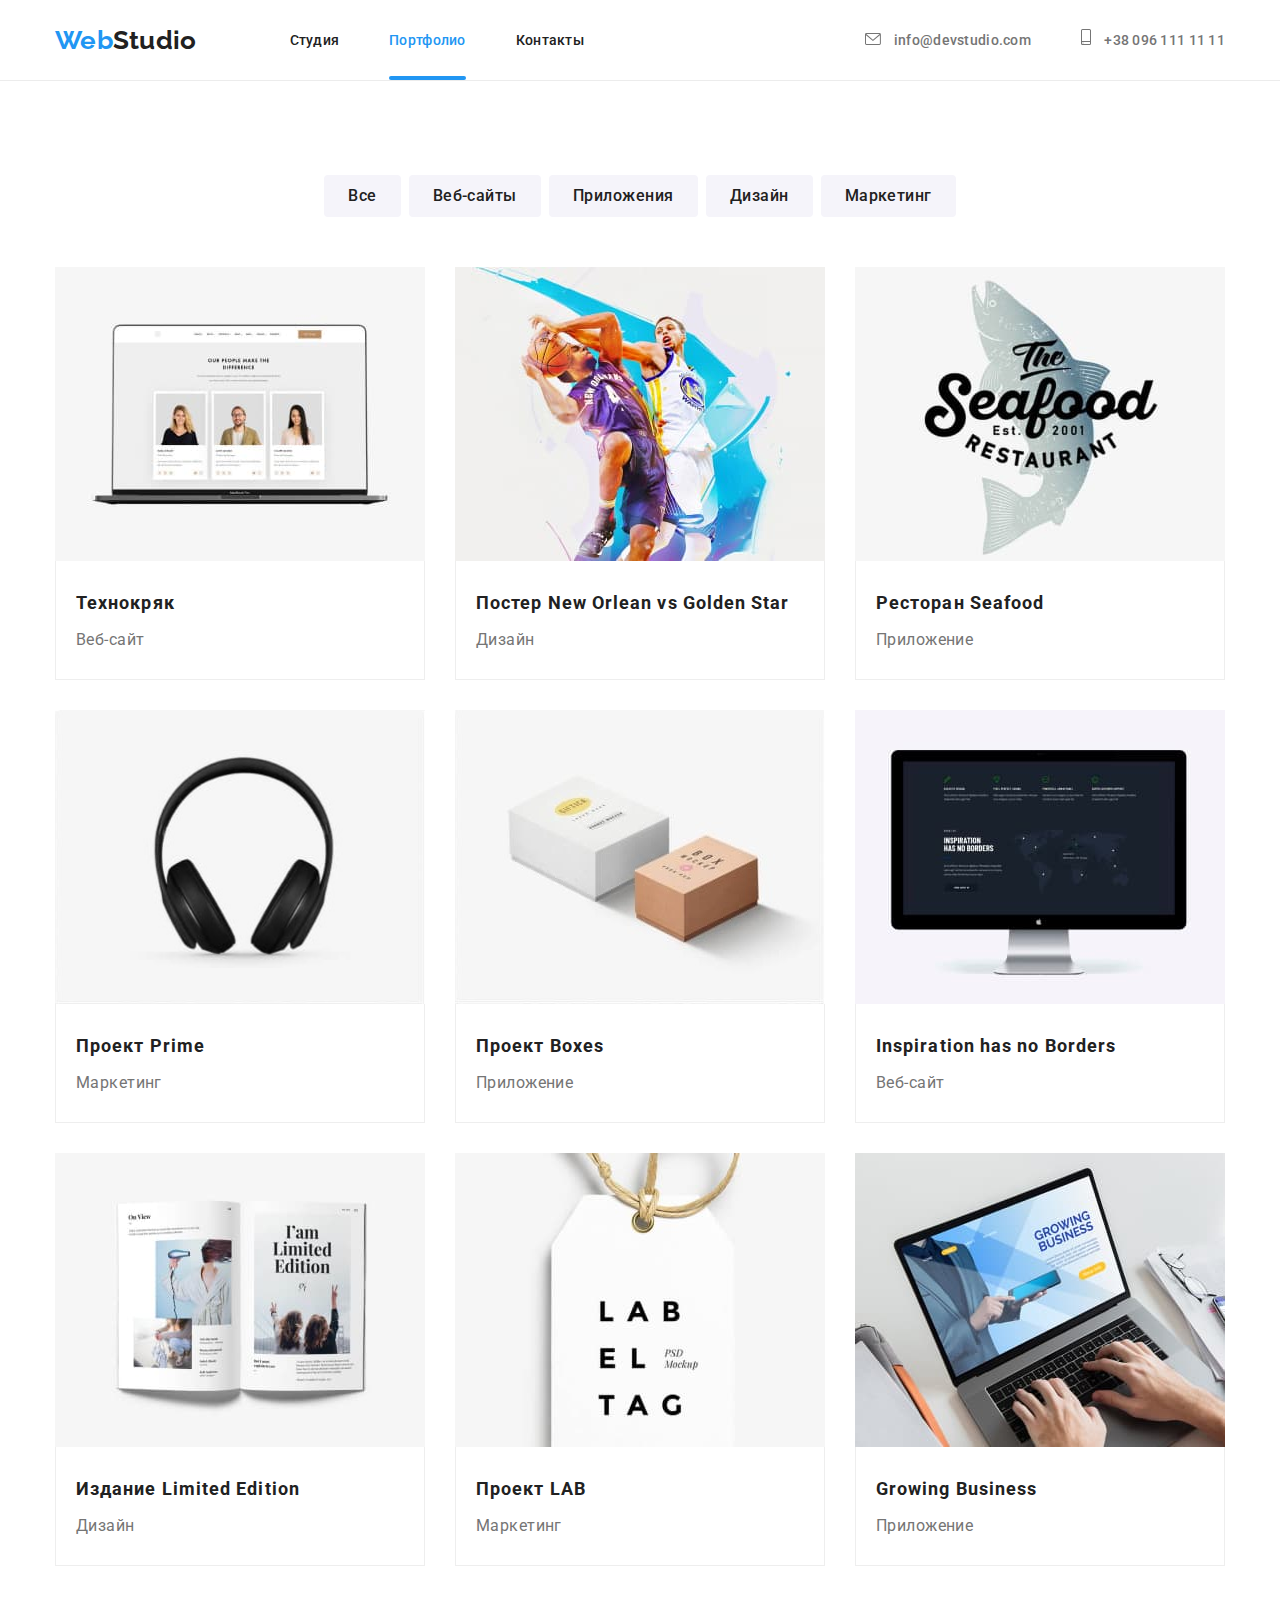
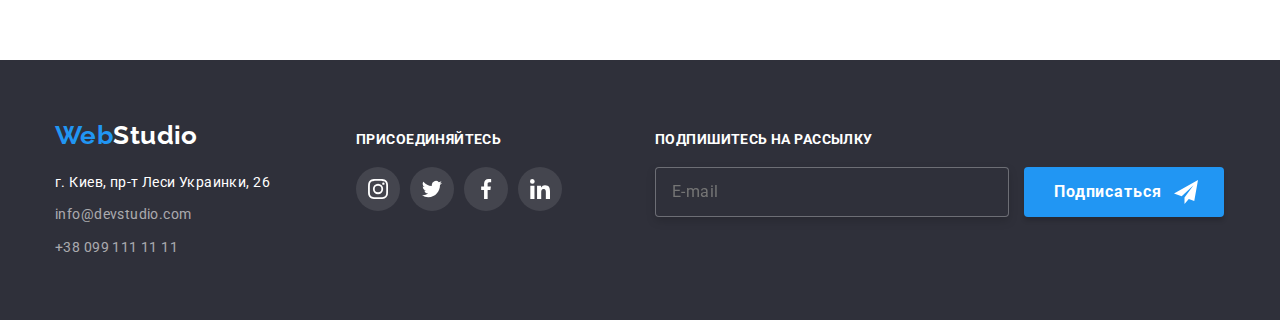
==== portfolio.html @ fe41717d "залил файлы из дз 6" ====
<!DOCTYPE html>
<html lang="ru">
<head>
    <meta charset="UTF-8">
    <meta http-equiv="X-UA-Compatible" content="IE=edge">
    <meta name="viewport" content="width=device-width, initial-scale=1.0">
    <title> Домашняя работа 6</title>
    <link rel="stylesheet"
        href="https://cdnjs.cloudflare.com/ajax/libs/modern-normalize/1.0.0/modern-normalize.min.css" />
    <link
        href="https://fonts.googleapis.com/css2?family=Raleway:wght@700&family=Roboto:wght@400;500;700;900&display=swap"
        rel="stylesheet">
    <link rel="stylesheet" href="./css/style.css">
</head>
<body>
    <header class="header">
        <div class="container">
            <nav class="header-navigation">
                <a href="" class="logo">
                    <span>Web</span>Studio
                </a>
                <ul class="menu-top">
                    <li class="item">
                        <a class="link" href="./index.html">Студия</a>
                    </li>
                    <li class="item">
                        <div class="block-active">
                            <a class="link-active" href="./portfolio.html">Портфолио</a>
                        </div>
                    </li>
                    <li class="item"><a class="link" href="">Контакты</a></li>
                </ul>
            </nav>
            <ul class="menu-top right">
                <li class="item right">
                    <Div class="nav-contact">
                        <a class="link adress" href="mailto:info@devstudio.com">
                            <svg class="nav-icons" width="16" height="12">
                                <use href='./images/sprite.svg#icon-envelope'></use>
                            </svg>
                            info@devstudio.com</a>
                    </Div>
                </li>
                <li class="item right">
                    <div class="nav-contact">
                        <a class="link adress" href="tel:+380961111111">
                            <svg class="nav-icons" width="10" height="16">
                                <use href='./images/sprite.svg#icon-smartphone'></use>
                            </svg>
                            +38 096 111 11 11</a>
                    </div>
                </li>
            </ul>
        </div>
    </header>
    <main>                       
        <section class="filter">
            <div class="container">
                <h1 class="block-name secret">Наши работы</h1>
                <ul class="filter-block">
                    <li class="list-fb">
                        <button class="filter-fb" type="button">Все</button>
                    </li>
                    <li class="list-fb">
                        <button class="filter-fb" type="button">Веб-сайты</button>
                    </li>
                    <li class="list-fb">
                        <button class="filter-fb" type="button">Приложения</button>
                    </li>
                    <li class="list-fb">
                        <button class="filter-fb" type="button">Дизайн</button>
                    </li>
                    <li class="list-fb">
                        <button class="filter-fb" type="button">Маркетинг</button>
                    </li>
                </ul>
            </div>
            <div class="container">
                <ul class="menu prt">
                    <li class="list-poster">
                        <div class="block-active">
                            <a class="posters" href="">
                                <div class="shadow">
                                    <div class="container-over">
                                        <img src="./images/portfolio/technokryak.jpg" alt="Веб сайт проекта Технокряк" width="370" height="294">
                                        <div class="box-posters">
                                            <p class="text-back">
                                                Технокряк это современная площадка распространения коронавируса. Компании используют эту платформу для цифрового
                                                шпионажа и атак на защищённые сервера конкурентов.
                                            </p>
                                        </div>
                                    </div>
                                    <div class="caption">
                                        <h2 class="posters-plogo">Технокряк</h2>
                                        <p class="posters-ptext">Веб-сайт</p>
                                    </div>
                                </div>
                            </a>
                        </div>
                    </li>
                    <li class="list-poster">
                       <div class="block-active">
                            <a class="posters" href="">
                              <div class="shadow">
                                <div class="container-over">
                                    <img src="./images/portfolio/poster.jpg" alt="Постер" width="370" height="294">
                                    <div class="box-posters">
                                        <p class="text-back">
                                            Технокряк это современная площадка распространения коронавируса. Компании используют эту платформу для цифрового
                                            шпионажа и атак на защищённые сервера конкурентов.
                                        </p>
                                    </div>
                                </div>
                                <div class="caption">
                                    <h2 class="posters-plogo">Постер New Orlean vs Golden Star</h2>
                                    <p class="posters-ptext">Дизайн</p>
                                </div>
                              </div>
                            </a>
                       </div>
                    </li>
                    <li class="list-poster">
                       <div class="block-active">
                            <a class="posters" href="">
                               <div class="shadow">
                                   <div class="container-over">
                                        <img src="./images/portfolio/restoran.jpg" alt="Ресторан морской кухни" width="370" height="294">
                                        <div class="box-posters">
                                            <p class="text-back">
                                                Технокряк это современная площадка распространения коронавируса. Компании используют эту платформу для
                                                цифрового
                                                шпионажа и атак на защищённые сервера конкурентов.
                                            </p>
                                        </div>
                                    </div>
                                    <div class="caption">
                                        <h2 class="posters-plogo">Ресторан <span lang="en">Seafood</span></h2>
                                        <p class="posters-ptext">Приложение</p>
                                    </div>
                               </div>
                            </a>
                       </div>
                    </li>
                    <li class="list-poster">
                       <div class="block-active">
                            <a class="posters" href="">
                               <div class="shadow">
                                    <div class="container-over">
                                        <img src="./images/portfolio/project-prime.jpg" alt="Изображение наушников" width="370" height="294">
                                        <div class="box-posters">
                                            <p class="text-back">
                                                Технокряк это современная площадка распространения коронавируса. Компании используют эту платформу для
                                                цифрового
                                                шпионажа и атак на защищённые сервера конкурентов.
                                            </p>
                                    </div>
                                    </div>
                                    <div class="caption">
                                        <h2 class="posters-plogo">Проект <span lang="en">Prime</span></h2>
                                        <p class="posters-ptext">Маркетинг</p>
                                    </div>
                               </div>
                            </a>
                       </div>
                    </li>
                    <li class="list-poster">
                        <div class="block-active">
                            <a class="posters" href="">
                               <div class="shadow">
                                   <div class="container-over">
                                        <img src="./images/portfolio/procject-boxes.jpg" alt="Изображение дизайнерских коробок" width="370" height="294">
                                        <div class="box-posters">
                                            <p class="text-back">
                                                Технокряк это современная площадка распространения коронавируса. Компании используют эту платформу для
                                                цифрового
                                                шпионажа и атак на защищённые сервера конкурентов.
                                            </p>
                                   </div>
                                    </div>
                                    <div class="caption">
                                        <h2 class="posters-plogo">Проект <span lang="en">Boxes</span></h2>
                                        <p class="posters-ptext">Приложение</p>
                                    </div>
                               </div>
                            </a>
                        </div>
                    </li>
                    <li class="list-poster">
                        <div class="block-active">
                            <a class="posters" href="">
                               <div class="shadow">
                                   <div class="container-over">
                                        <img src="./images/portfolio/web-site.jpg" alt="Веб сайт проекта" width="370" height="294">
                                        <div class="box-posters">
                                            <p class="text-back">
                                                Технокряк это современная площадка распространения коронавируса. Компании используют эту платформу для
                                                цифрового
                                                шпионажа и атак на защищённые сервера конкурентов.
                                            </p>
                                   </div>
                                    </div>
                                    <div class="caption">
                                        <h2 class="posters-plogo" lang="en">Inspiration has no Borders</h2>
                                        <p class="posters-ptext">Веб-сайт</p>
                                    </div>
                               </div>
                            </a>
                        </div>
                    </li>
                    <li class="list-poster">
                        <div class="block-active">
                            <a class="posters" href="">
                               <div class="shadow">
                                   <div class="container-over">
                                        <img src="./images/portfolio/design.jpg" alt="Изображение разворота журнала" width="370" height="294">
                                        <div class="box-posters">
                                            <p class="text-back">
                                                Технокряк это современная площадка распространения коронавируса. Компании используют эту платформу для
                                                цифрового
                                                шпионажа и атак на защищённые сервера конкурентов.
                                            </p>
                                   </div>
                                    </div>
                                    <div class="caption">
                                        <h2 class="posters-plogo">Издание <span lang="en">Limited Edition</span></h2>
                                        <p class="posters-ptext">Дизайн</p>
                                    </div>
                               </div>
                            </a>
                        </div>
                    </li>
                    <li class="list-poster">
                        <div class="block-active">
                            <a class="posters" href="">
                               <div class="shadow">
                                    <div class="container-over">
                                        <img src="./images/portfolio/project-lab.jpg" alt="Изображение дизайнерского элемента" width="370" height="294">
                                        <div class="box-posters">
                                            <p class="text-back">
                                                Технокряк это современная площадка распространения коронавируса. Компании используют эту платформу для
                                                цифрового
                                                шпионажа и атак на защищённые сервера конкурентов.
                                            </p>
                                    </div>
                                    </div>
                                    <div class="caption">
                                        <h2 class="posters-plogo">Проект <span lang="en">LAB</span></h2>
                                        <p class="posters-ptext">Маркетинг</p>
                                    </div>
                               </div>
                            </a>
                        </div>
                    </li>
                    <li class="list-poster">
                        <div class="block-active">
                            <a class="posters" href="">
                               <div class="shadow">
                                    <div class="container-over">
                                        <img src="./images/portfolio/growing-business.jpg" alt="Изображение рабочего места" width="370" height="294">
                                        <div class="box-posters">
                                            <p class="text-back">
                                                Технокряк это современная площадка распространения коронавируса. Компании используют эту платформу для
                                                цифрового
                                                шпионажа и атак на защищённые сервера конкурентов.
                                            </p>
                                    </div>
                                    </div>
                                    <div class="caption">
                                        <h2 class="posters-plogo" lang="en">Growing Business</h2>
                                        <p class="posters-ptext">Приложение</p>
                                    </div>
                               </div>
                            </a>
                        </div>
                    </li>
                </ul>
            </div>
        </section>
    </main>
<footer class="footer">
    <div class="container box">
        <div class="box-adress">
            <a href="" class="logo white"> <span>Web</span>Studio </a>
            <address class="adress">
                <ul class="menu">
                    <li class="link-down">
                        <a class="link white"
                            href="https://www.google.com/maps/place/бул.+Леси+Украинки,+26,+Киев,+02000/@50.4265807,30.5361971,17z/data=!4m13!1m7!3m6!1s0x40d4cf0e033ecbe9:0x57a4dffefec77da0!2z0LHRg9C7LiDQm9C10YHQuCDQo9C60YDQsNC40L3QutC4LCAyNiwg0JrQuNC10LIsIDAyMDAw!3b1!8m2!3d50.4265807!4d30.5383858!3m4!1s0x40d4cf0e033ecbe9:0x57a4dffefec77da0!8m2!3d50.4265807!4d30.5383858"
                            target="blannk">г. Киев, пр-т Леси Украинки, 26</a>
                    </li>
                    <li class="link-down">
                        <a class="link down" href="mailto:info@devstudio.com">info@devstudio.com</a>
                    </li>
                    <li class="link-down">
                        <a class="link down" href="tel:+380991111111">+38 099 111 11 11</a>
                    </li>
                </ul>
            </address>
        </div>
        <div class="box-socials">
            <h3 class="text-social">ПРИСОЕДИНЯЙТЕСЬ</h3>
            <ul class="menu adress-socials">
                <li class="socials-item">
                    <a href="" class="social-link dark">
                        <svg class="social-icons white" width="20" height="20">
                            <use href="./images/sprite.svg#icon-instagram"></use>
                        </svg>
                    </a>
                </li>
                <li class="socials-item">
                    <a href="" class="social-link dark">
                        <svg class="social-icons white" width="20" height="20">
                            <use href="./images/sprite.svg#icon-twitter"></use>
                        </svg>
                    </a>
                </li>
                <li class="socials-item">
                    <a href="" class="social-link dark">
                        <svg class="social-icons white" width="20" height="20">
                            <use href="./images/sprite.svg#icon-facebook"></use>
                        </svg>
                    </a>
                </li>
                <li class="socials-item">
                    <a href="" class="social-link dark">
                        <svg class="social-icons white" width="20" height="20">
                            <use href="./images/sprite.svg#icon-linkedin"></use>
                        </svg>
                    </a>
                </li>
            </ul>
        </div>
        <div class="post">
            <h3 class="text-social">ПОДПИШИТЕСЬ НА РАССЫЛКУ</h3>
            <input type="email" class="dark-mail" placeholder="E-mail" />
            <button type="submit" class="button">
                Подписаться
                <svg class="messenger" width="24" height="24">
                    <use href="./images/sprite.svg#icon-telegram"></use>
                </svg>
            </button>
        </div>
    </div>
</footer>
</body>
    
</html>
---- css/style.css ----
/* цвет основного текста #757575

вточиный текст #212121
акцент  #2196F3;
 фон^ - background: #E5E5E5
      - header  #FFFFFF
      - hero #2F303A
*/

:root {
  --primary-text-color: #757575;
  --secondary-text-color: #212121;
  --accent-text-color: #2196f3;
  --white-color: #ffffff;
}

/* Офрмление body*/
p,
h1,
h2,
h3,
h4,
h5,
h6 {
  margin-top: 0;
  margin-bottom: 0;
}

ul {
  margin-top: 0;
  margin-bottom: 0;
  padding-left: 0;
}

img {
  display: block;
}

body {
  color: var(--primary-text-color);
  background-color: var(--white-color);
  font-family: Roboto, sans-serif;
  font-style: normal;
  font-weight: 400;
  font-size: 14px;
  line-height: 1.71;
  letter-spacing: 0.03em;
}

/* Офрмление header*/

.container {
  width: 1200px;
  padding-left: 15px;
  padding-right: 15px;
  margin: 0 auto;
}

.header {
  padding-bottom: 24px;
  padding-top: 25px;
  font-weight: 500;
  font-size: 14px;
  line-height: 1.14x;
  letter-spacing: 0.02em;
  border-bottom: 1px solid #ececec;
}

.header-navigation {
  display: flex;
  align-items: center;
}

.header .container {
  display: flex;
  align-items: center;
}

/* Офрмление логтипа*/

.logo {
  margin-right: 93px;
  font-family: Raleway;
  font-weight: 700;
  font-size: 26px;
  line-height: 1.19;
  text-decoration-line: none;
}

.logo > span {
  color: var(--accent-text-color);
}

.logo:visited {
  color: var(--secondary-text-color);
}

/* Офрмление навигационного меню и 
адресной информации */

.menu-top {
  list-style: none;
  font-style: normal;
}

.menu-top:visited {
  color: var(--secondary-text-color);
}

.menu-top {
  display: flex;
}


.right {
  margin-left: auto;
  display: flex;
 
}

.nav-contact {
  display: flex;
  align-items: center;
  justify-content: center;
}

.nav-icons {
  margin-right: 10px;
  fill: var(--primary-text-color);
  transition-property: fill;
  transition-duration: 250ms;
  transition-timing-function: cubic-bezier(0.4, 0, 0.2, 1);
  t
}

.link {
  display: inline-block;
  text-decoration-line: none;
  color: var(--secondary-text-color);
  transition-property: color;
  transition-duration: 250ms;
  transition-timing-function: cubic-bezier(0.4, 0, 0.2, 1);
}

.link:hover .nav-icons,
.link:focus .nav-icons {
  fill: var(--accent-text-color);
}

.link:hover,
.link:focus {
  color: var(--accent-text-color);
}


.block-active {
  position: relative;  
}

.link-active {
  display: inline-block;
  text-decoration-line: none;
  color: var(--accent-text-color);
}

.link-active::after {
  content: "";
  display: inline-block;
  position: absolute;
  bottom: -28px;
  left: 0;
  width: 100%;
  height: 4px;
  background: #2196f3;
  border-radius: 2px;
}

.item:not(:last-child) {
  margin-right: 50px;
}

.adress {
  color: var(--primary-text-color);
}

/* Офрмление блока hero*/

.hero {
   color: var(--white-color);
  text-align: center;
}

.container-overlay {
  margin-right: auto;
  margin-left: auto;
  max-width: 1600px;
  height: 600px;
  /*outline: 2px solid brown;*/
  padding-bottom: 200px;
  padding-top: 200px;
  justify-content: center;
  background-image: linear-gradient(
      rgba(47, 48, 58, 0.4),
      rgba(47, 48, 58, 0.4)
    ),
    url(../images/hero-logo.jpg);
  background-repeat: no-repeat;
  background-position: center;
}

.slogan {
  margin-left: auto;
  margin-right: auto;
  padding-top: 0px;
  padding-bottom: 0px;
  width: 696px;
  font-weight: 900;
  font-size: 44px;
  line-height: 1.36;
  letter-spacing: 0.06em;
  text-transform: uppercase;
}

.button {
  margin-top: 30px;
  padding-right: 32px;
  padding-left: 32px;
  padding-top: 10px;
  padding-bottom: 10px;
  box-shadow: 0px 4px 4px rgba(0, 0, 0, 0.15);
  border-radius: 4px;
  border-color: transparent;
  font-family: Roboto;
  color: var(--white-color);
  background-color: var(--accent-text-color);
  font-weight: 700;
  font-size: 16px;
  line-height: 1.87;
  letter-spacing: 0.06em;
  cursor: pointer;
}

/* Офрмление блока Особенности (peculiarities)*/

.peculiarities {
  padding-top: 94px;
  padding-bottom: 94px;
}

.list-pec {
  margin-right: 30px;
  width: 270px;
}

.last {
  margin-right: 0;
}

.secret {
  display: none;
}
.box-icons {
  display: flex;
  align-items: center;
  justify-content: center;
  width: 270px;
  height: 120px;
  background: #f5f4fa;
  border-radius: 4px;
}

.text-title {
  margin-bottom: 10px;
  margin-top: 30px;
  color: var(--secondary-text-color);
  font-weight: bold;
  font-size: 14px;
  line-height: 1.14;
  text-transform: uppercase;
}

.block {
  display: flex;
  list-style: none;
  justify-content: space-between;
}

/* Офрмление блока Чем мы занимаемся (doing)*/

.doing {
  padding-bottom: 94px;
}

.block-name {
  margin-bottom: 50px;
  color: var(--secondary-text-color);
  font-weight: 700;
  font-size: 36px;
  line-height: 1.16;
  text-align: center;
}
.box-doing {
  position: absolute;
  bottom: 0;
  width: 370px;
  height: 70px;
  text-align: center;
  padding-top: 27px;
  padding-bottom: 27px;
  background: rgba(47, 48, 58, 0.8);
}

.white-text {
  margin-right: auto;
  margin-left: auto;
  font-family: Roboto;
  font-style: normal;
  font-weight: 700;
  font-size: 14px;
  line-height: 16px;
  text-align: center;
  letter-spacing: 0.03em;
  text-transform: uppercase;
  color: #ffffff;
}

/* Офрмление блока Наша команда (team)*/

.team {
  padding-top: 94px;
  padding-bottom: 94px;
  background: #f5f4fa;
}

.list-team {
  padding-bottom: 30px;
  text-align: center;
  background: var(--white-color);
  box-shadow: 0px 1px 3px rgba(0, 0, 0, 0.12), 0px 1px 1px rgba(0, 0, 0, 0.14),
    0px 2px 1px rgba(0, 0, 0, 0.2);
  border-radius: 0px 0px 4px 4px;
}

.people {
  margin-top: 30px;
  margin-bottom: 10px;
  color: var(--secondary-text-color);
  font-weight: 500;
  font-size: 16px;
  line-height: 1, 19;
}

.masters-socials {
  display: flex;
  text-decoration: none;
  align-items: center;
  justify-content: center;
  list-style: none;
}

.socials-item {
  width: 44px;
  height: 44px;
  margin-right: 10px;
}

.socials-item:last-child {
  margin-right: 0;
}

.social-link {
  width: 100%;
  height: 100%;
  display: flex;
  align-items: center;
  justify-content: center;
  border-radius: 50%;
  transition-property: background-color;
  transition-duration: 250ms;
  transition-timing-function: cubic-bezier(0.4, 0, 0.2, 1);
 }


.social-icons {
  display: flex;
  align-items: center;
  justify-content: center;
  fill: #afb1b8;
  transition-property: fill;
  transition-duration: 250ms;
  transition-timing-function: cubic-bezier(0.4, 0, 0.2, 1);
}

.social-link:hover,
.social-link:focus {
  background-color: var(--accent-text-color);
  }

.social-link:hover .social-icons,
.social-link:focus .social-icons {
  fill: var(--white-color);
}

.role {
  font-size: 16px;
  line-height: 1.19;
  margin-bottom: 16px;
}

/*Оформление блока Постоянные клинты (Clients)*/

.clients {
  padding-top: 94px;
  padding-bottom: 94px;
}

.company-list {
  list-style: none;
  display: flex;
  justify-content: space-between;
}

.box-company {
  display: flex;
  align-items: center;
  justify-content: center;
  width: 170px;
  height: 92px;
  border: 1px solid #afb1b8;
  box-sizing: border-box;
  border-radius: 4px;
  transition-property: border-color;
  transition-duration: 250ms;
  transition-timing-function: cubic-bezier(0.4, 0, 0.2, 1);
}

.company-icons {
  width: 100%;
  grid-template: 100%;
  fill: #afb1b8;
  transition-property: fill;
  transition-duration: 250ms;
  transition-timing-function: cubic-bezier(0.4, 0, 0.2, 1);
}

.company-link,
.company-icons {
  display: block; 
}

.company-link:hover .box-company,
.company-link:focus .box-company,
.company-link:hover .company-icons,
.company-link:focus .company-icons {
  fill: var(--accent-text-color);
  border-color: var(--accent-text-color);
}

/* Офрмление блоков футера */

.footer {
  padding-top: 60px;
  padding-bottom: 60px;
  background-color: #2f303a;
}

.white {
  display: block;
  color: var(--white-color);
}

.white:visited {
  color: var(--white-color);
}

.footer .logo {
  margin-bottom: 20px;
}

.menu {
  display: block;
  list-style: none;
  font-style: normal;
}

.menu:visited {
  color: var(--secondary-text-color);
}

.down {
  color: rgba(255, 255, 255, 0.6);
}

.link-down {
  margin-top: 9px;
}

.box-adress {
  width: 231px;
}

.box {
  display: flex;
  align-items: baseline;
 
 }

.box-socials {
  margin-left: 70px;
}

.text-social {
  display: block;
  margin-bottom: 20px;
  font-family: Roboto;
  font-style: normal;
  font-weight: bold;
  font-size: 14px;
  line-height: 16px;
  letter-spacing: 0.03em;
  text-transform: uppercase;
  color: #ffffff;
}

.adress-socials {
  display: flex;
}

.dark {
  background: rgba(255, 255, 255, 0.1);
}

.white {
  fill: var(--white-color);
}
.dark-mail {
  width: 354px;
  height: 50px;
  background-color: #2f303a;
  margin-right: 0px;
  border: 1px solid rgba(255, 255, 255, 0.3);
  box-sizing: border-box;
  filter: drop-shadow(0px 4px 4px rgba(0, 0, 0, 0.15));
  border-radius: 4px;
  font-family: Roboto;
  padding-left: 16px;
  font-style: normal;
  font-weight: 400;
  font-size: 16px;
  line-height: 125%;
  align-items: center;
  letter-spacing: 0.03em;
  color: rgba(255, 255, 255, 0.6);
  outline: none;
}

.dark-mail:focus,
.dark-mail:hover,
.dark-mail:focus.dark-mail:focus::placeholder {
  border-color: #2196F3;
}


.post {
  margin-left: 93px;
  width: 570px;
}

 .post > .button {
  display: inline-block;
  width: 200px;
  border: 0px;
  height: 50px;
  margin-left: 12px;
  margin-top: 0;
  padding-left: 29px;
  padding-right: 62px;
  position: relative;
}

.messenger {
  position: absolute;
  right: 26px;
  top: 50%;
  transform: translateY(-50%);
  border: 2px;
}

/* страница Portfolio 

оформление блока фильтров */

.filter {
  padding-top: 94px;
  padding-bottom: 94px;
}

.filter-block {
  display: flex;
  justify-content: center;
  align-items: flex-end;
  font-family: Roboto, sans-serif;
  text-decoration-line: none;
  font-weight: 500;
  font-size: 16px;
  line-height: 1.62;
  letter-spacing: 0.03em;
  list-style: none;
  color: var(--secondary-text-color);
}

.filter-fb {
  padding-top: 6px;
  padding-bottom: 6px;
  padding-left: 22px;
  padding-right: 22px;
  line-height: 26px;
  border-radius: 4px;
  border-color: transparent;
  background-color: #f5f4fa;
  text-align: center;
  cursor: pointer;
  font-family: Roboto;
  font-style: 400;
  font-weight: 500;
  font-size: 16px;
  line-height: 162%;
  text-align: center;
  letter-spacing: 0.03em;
  box-shadow: inset;
  color: #212121;
  transition-property: background-color, color, box-shadow ;
  transition-duration: 250ms;
  transition-timing-function: cubic-bezier(0.4, 0, 0.2, 1);
}

.filter-fb:focus,
.filter-fb:hover {
  color: var(--white-color);
  background-color: var(--accent-text-color);
  box-shadow: 0px 3px 1px rgba(0, 0, 0, 0.1), 0px 1px 2px rgba(0, 0, 0, 0.08),
    0px 2px 2px rgba(0, 0, 0, 0.12);
}

.list-fb {
  margin-right: 8px;
}

.list-fb:last-child {
  margin-right: 0px;
}

/* оформление центрального блоrа постеров*/

.prt {
  display: flex;
  flex-wrap: wrap;
  margin-top: 50px;  
}

.caption {
  padding-top: 24px;
  padding-bottom: 24px;
  padding-left: 20px;
  border-bottom: 1px solid #eeeeee;
  border-left: 1px solid #eeeeee;
  border-right: 1px solid #eeeeee;
}

.list-poster {
  margin-right: 30px;
  margin-bottom: 30px;
}

.list-poster:nth-child(3n + 3) {
  margin-right: 0;
}

.list-poster:nth-last-child(-n + 3) {
  margin-bottom: 0;
}

.shadow {
  width: 100%;
  height: 100%;
  box-shadow: none;
  position: relative;
  }

.posters:hover .shadow,
.posters:focus .shadow {
  box-shadow: 0px 1px 1px rgba(0, 0, 0, 0.12), 0px 4px 4px rgba(0, 0, 0, 0.06),
    1px 4px 6px rgba(0, 0, 0, 0.16); 
}

.posters {
  text-decoration-line: none;
}

.posters:visited {
  color: #212121;
}

.posters-plogo {
  margin-bottom: 4px;
  color: #212121;
  font-weight: 700;
  font-size: 18px;
  line-height: 2;
  letter-spacing: 0.06em;
}

.posters-ptext {
  font-size: 16px;
  line-height: 1.87;
  color: #757575;
}

.box-posters {
  width: 370px;
  height: 294px;
  position: absolute;
  top: 0;
  transform: translatey(100%);
  transition: transform 300ms;
  padding-top: 63px;
  padding-bottom: 63px;   
  background: rgba(33, 150, 243, 0.9);  
}

.posters:hover .box-posters,
.posters:focus .box-posters {
  transform: translatey(0);    
}

.container-over {
  overflow: hidden;
  position: relative;
}

.text-back {
  margin-right: 24px;
  margin-left: 24px;
  font-family: Roboto;
  font-style: normal;
  font-weight: 400;
  font-size: 18px;
  line-height: 156%;
  letter-spacing: 0.03em;
  color: #ffffff;
}


/*-------------------Модальное окно-----------*/

.backdrop {
  position: fixed;
  top: 0;
  left: 0;
  width: 100%;
  height: 100%;
  opacity: 1;
  background-color: rgba(0, 0, 0, 0.25);
  transition-property: opacity;
  transition-duration: 300ms;
  transition-timing-function: linear; 
}

.backdrop.is-hidden {
  opacity: 0;
  pointer-events: none;
  visibility: hidden;
}

.modal {
  position: absolute;
  width: 528px;
  height: 581px;
  top: 50%;
  left: 50%;
  transform: translate(-50%, -50%);
  box-shadow: 0px 1px 3px rgba(0, 0, 0, 0.12), 0px 1px 1px rgba(0, 0, 0, 0.14), 0px 2px 1px rgba(0, 0, 0, 0.2);
  border-radius: 4px;
  background-color: var(--white-color); 
}

.modal-close {
  position: relative;
}  

.close {
  position: absolute;
  top: 8px;
  right: 8px;
  width: 30px;
  height: 30px;
  background: var(--white-color);
  border: 1px solid rgba(0, 0, 0, 0.1);
  box-sizing: border-box;
  border-radius: 50%;
  cursor: initial;
  transition-property: cursor;
  transition-duration: 250ms;
  transition-timing-function: cubic-bezier(0.4, 0, 0.2, 1);
}

.close-icon {
  padding: 0;
  display: flex;
  position: absolute;
  top: 50%;
  left: 50%;
  transform: translate(-50%, -50%);
  transition-property: fill;
  transition-duration: 250ms;
  transition-timing-function: cubic-bezier(0.4, 0, 0.2, 1);  
}

.close:hover .close-icon,
.close:focus .close-icon {
  cursor: pointer;
  fill: #2196F3;;
}
.inform-box {
  padding: 40px;
  width: 100%;
  height: 100%;
}

.name-form {
  height: 23px;
  margin-bottom: 12px;
  font-family: Roboto;
  font-style: normal;
  font-weight: bold;
  font-size: 20px;
  line-height: 115%;
  text-align: center;
  letter-spacing: 0.03em;
  color: #212121;
}

.text-form {
  margin-bottom: 4px;
  height: 14px;
  font-family: Roboto;
  font-style: normal;
  font-weight: normal;
  font-size: 12px;
  line-height: 117%;
  letter-spacing: 0.01em;
  color: #757575;
}

.inform {
  padding-left: 42px;
  width: 100%;
  height: 40px;
  border: 1px solid rgba(33, 33, 33, 0.2);
  box-sizing: border-box;
  border-radius: 4px;
  outline: none;
  transition-property: border-color;
  transition-duration: 250ms;
  transition-timing-function: cubic-bezier(0.4, 0, 0.2, 1);
}

.inform-icon {
  position: absolute;
  left: 12px;
  bottom: 2px;
  transform: translateY(-50%);
  transition-property: fill ;
  transition-duration: 250ms;
  transition-timing-function: cubic-bezier(0.4, 0, 0.2, 1);
}

.inform:focus,
.inform:hover,
.inform:focus.inform:focus::placeholder {
  border-color: #2196F3;
}

.inform:focus + .inform-icon,
.inform:hover + .inform-icon {
  fill: #2196F3
}


.textcomment {
  padding-left: 16px;
  padding-right: 16px;
  padding-bottom: 12px;
  padding-top: 12px;
  height: 120px;
  resize: none;
}

.agreement {
  margin-left: 20px;
  font-family: Roboto;
  font-style: normal;
  font-weight: 400;
  font-size: 14px;
  line-height: 171%;
  letter-spacing: 0.03em;
  color: #757575;
}

.agreement-link {
  font-family: Roboto;
  font-style: normal;
  font-weight: normal;
  font-size: 14px;
  line-height: 171%;
  letter-spacing: 0.03em;
  text-decoration-line: underline;
  color: #2196F3;
}

.box-button {
  display: flex;
  margin-left: auto;
  margin-right: auto;  
  text-align: center;
  justify-content: center;
}

.button-modal {
  padding-right: 56px;
  padding-left: 55px;
  padding-top: 10px;
  padding-bottom: 10px;
  box-shadow: 0px 1px 3px rgba(0, 0, 0, 0.12), 0px 1px 1px rgba(0, 0, 0, 0.14), 0px 2px 1px rgba(0, 0, 0, 0.2);
  border: 0;
  border-radius: 4px;
  border-color: transparent;
  font-family: Roboto;
  color: var(--white-color);
  background-color: var(--accent-text-color);
  font-weight: 700;
  font-size: 16px;
  line-height: 1.87;
  letter-spacing: 0.06em;
  cursor: pointer;
  text-align: center;
  justify-content: center;   
 }

 .box-size {
  position: relative;
  height: 58px;
  margin-bottom: 10px;
 }

.box-comment {
  height: 138px;
  margin-bottom: 20px;
}

.checkbox__box {
  display: flex;
  position: relative;
  margin-bottom: 30px;
  align-items: center;
  justify-content: center;
}

.inform-chek {
  -webkit-appearance: none;
  appearance: none;
}

.inform-chek {  
  margin-right: 7px;  
}

.check__box {
  position: absolute;
  left: 12px;
  width: 16px;
  height: 15px;  
  background-image: url(../images/Vector.svg);
  background-repeat: no-repeat; 
}

.inform-chek:checked + .check__box {
  width: 16px;
  height: 15px;  
  background-image: url(../images/check.svg);
}

.license-icon {
  position: absolute;
  top: 4px;
  left: 12px;
}
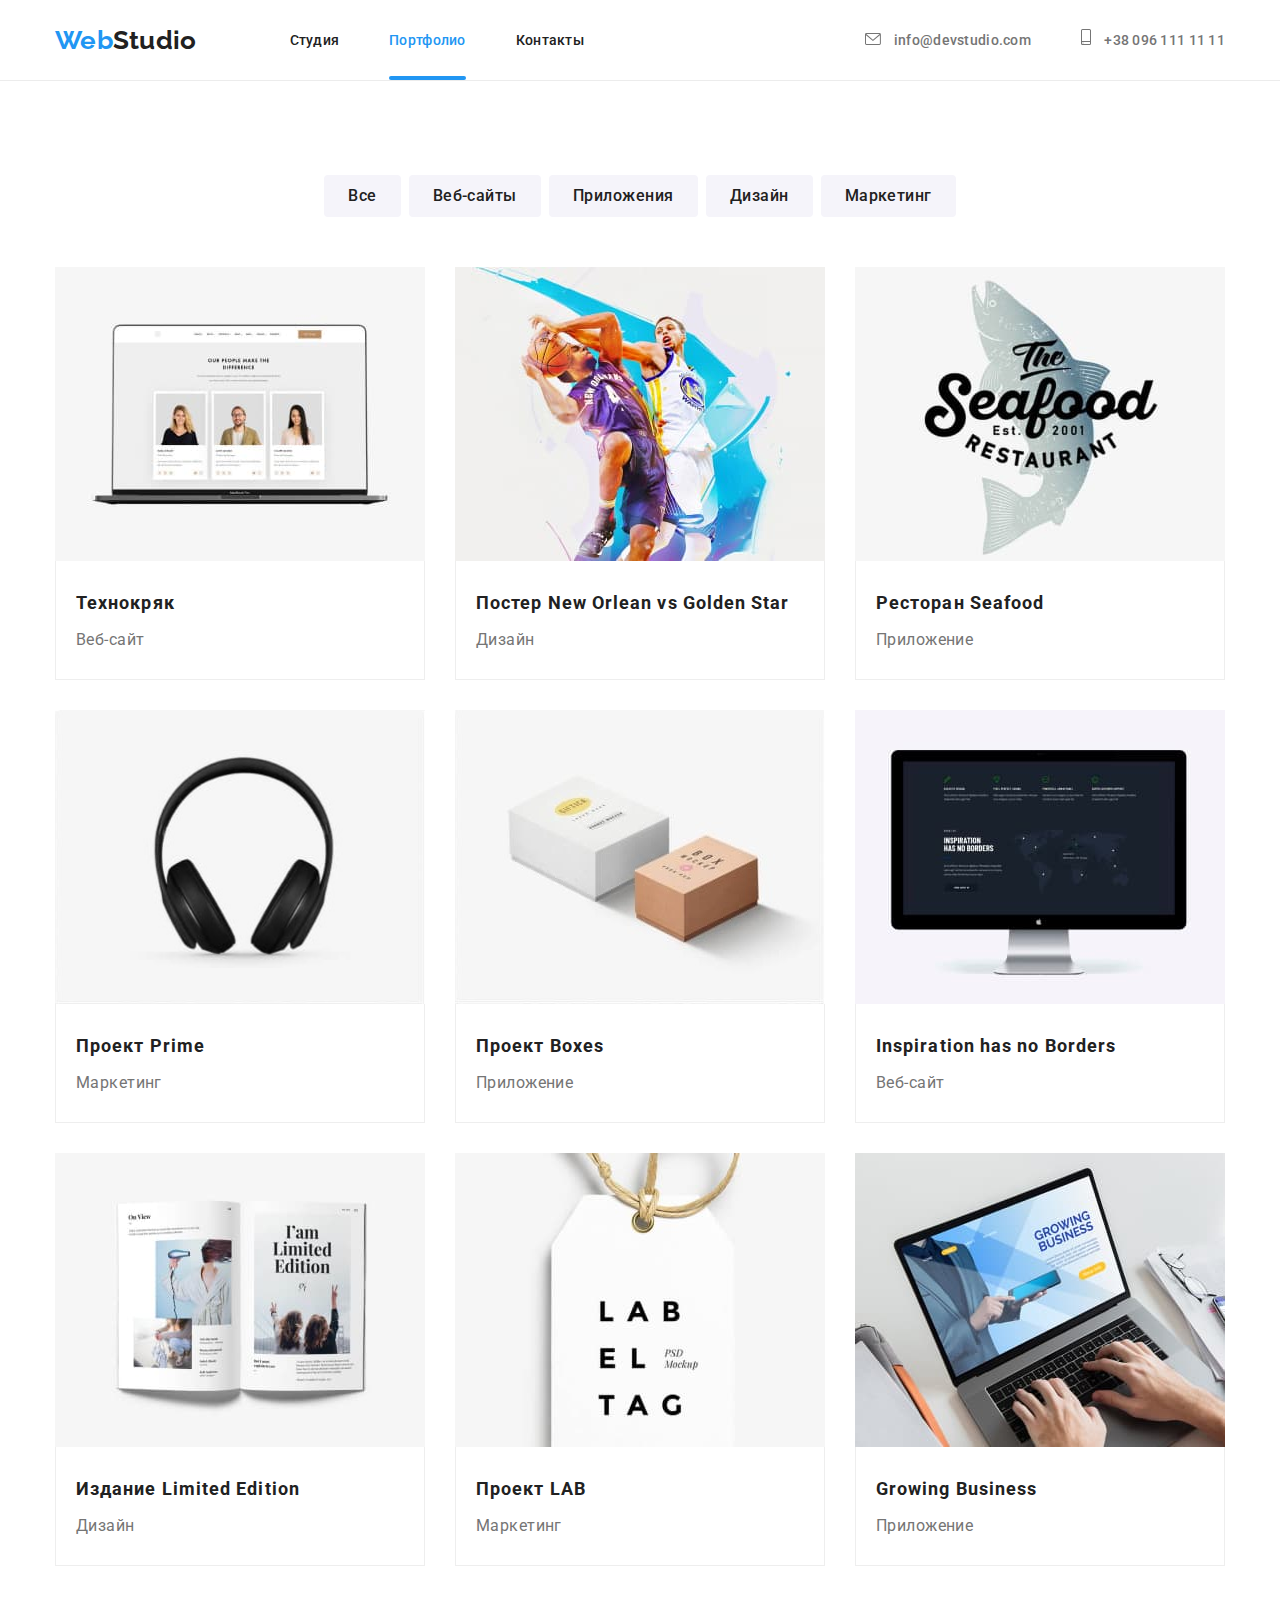
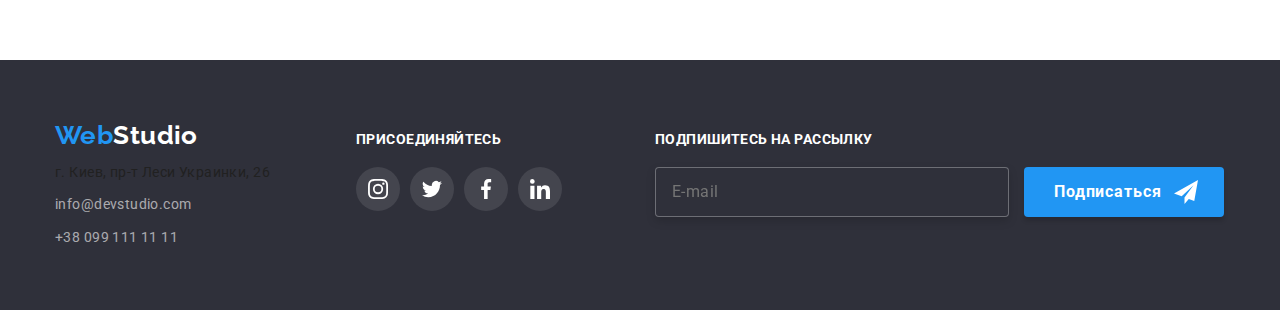
==== commit 25d99508: "добавляет разбитие на файлы Sass" ====
--- a/portfolio.html
+++ b/portfolio.html
@@ -11,6 +11,7 @@
         href="https://fonts.googleapis.com/css2?family=Raleway:wght@700&family=Roboto:wght@400;500;700;900&display=swap"
         rel="stylesheet">
     <link rel="stylesheet" href="./css/style.css">
+    <link rel="stylesheet" href="./css/main.min.css">
 </head>
 <body>
     <header class="header">
--- a/css/style.css
+++ b/css/style.css
@@ -7,994 +7,27 @@
       - hero #2F303A
 */
 
-:root {
-  --primary-text-color: #757575;
-  --secondary-text-color: #212121;
-  --accent-text-color: #2196f3;
-  --white-color: #ffffff;
-}
-
 /* Офрмление body*/
-p,
-h1,
-h2,
-h3,
-h4,
-h5,
-h6 {
-  margin-top: 0;
-  margin-bottom: 0;
-}
-
-ul {
-  margin-top: 0;
-  margin-bottom: 0;
-  padding-left: 0;
-}
-
-img {
-  display: block;
-}
-
-body {
-  color: var(--primary-text-color);
-  background-color: var(--white-color);
-  font-family: Roboto, sans-serif;
-  font-style: normal;
-  font-weight: 400;
-  font-size: 14px;
-  line-height: 1.71;
-  letter-spacing: 0.03em;
-}
 
 /* Офрмление header*/
 
-.container {
-  width: 1200px;
-  padding-left: 15px;
-  padding-right: 15px;
-  margin: 0 auto;
-}
-
-.header {
-  padding-bottom: 24px;
-  padding-top: 25px;
-  font-weight: 500;
-  font-size: 14px;
-  line-height: 1.14x;
-  letter-spacing: 0.02em;
-  border-bottom: 1px solid #ececec;
-}
-
-.header-navigation {
-  display: flex;
-  align-items: center;
-}
-
-.header .container {
-  display: flex;
-  align-items: center;
-}
-
 /* Офрмление логтипа*/
-
-.logo {
-  margin-right: 93px;
-  font-family: Raleway;
-  font-weight: 700;
-  font-size: 26px;
-  line-height: 1.19;
-  text-decoration-line: none;
-}
-
-.logo > span {
-  color: var(--accent-text-color);
-}
-
-.logo:visited {
-  color: var(--secondary-text-color);
-}
 
 /* Офрмление навигационного меню и 
 адресной информации */
 
-.menu-top {
-  list-style: none;
-  font-style: normal;
-}
-
-.menu-top:visited {
-  color: var(--secondary-text-color);
-}
-
-.menu-top {
-  display: flex;
-}
-
-
-.right {
-  margin-left: auto;
-  display: flex;
- 
-}
-
-.nav-contact {
-  display: flex;
-  align-items: center;
-  justify-content: center;
-}
-
-.nav-icons {
-  margin-right: 10px;
-  fill: var(--primary-text-color);
-  transition-property: fill;
-  transition-duration: 250ms;
-  transition-timing-function: cubic-bezier(0.4, 0, 0.2, 1);
-  t
-}
-
-.link {
-  display: inline-block;
-  text-decoration-line: none;
-  color: var(--secondary-text-color);
-  transition-property: color;
-  transition-duration: 250ms;
-  transition-timing-function: cubic-bezier(0.4, 0, 0.2, 1);
-}
-
-.link:hover .nav-icons,
-.link:focus .nav-icons {
-  fill: var(--accent-text-color);
-}
-
-.link:hover,
-.link:focus {
-  color: var(--accent-text-color);
-}
-
-
-.block-active {
-  position: relative;  
-}
-
-.link-active {
-  display: inline-block;
-  text-decoration-line: none;
-  color: var(--accent-text-color);
-}
-
-.link-active::after {
-  content: "";
-  display: inline-block;
-  position: absolute;
-  bottom: -28px;
-  left: 0;
-  width: 100%;
-  height: 4px;
-  background: #2196f3;
-  border-radius: 2px;
-}
-
-.item:not(:last-child) {
-  margin-right: 50px;
-}
-
-.adress {
-  color: var(--primary-text-color);
-}
-
-/* Офрмление блока hero*/
-
-.hero {
-   color: var(--white-color);
-  text-align: center;
-}
-
-.container-overlay {
-  margin-right: auto;
-  margin-left: auto;
-  max-width: 1600px;
-  height: 600px;
-  /*outline: 2px solid brown;*/
-  padding-bottom: 200px;
-  padding-top: 200px;
-  justify-content: center;
-  background-image: linear-gradient(
-      rgba(47, 48, 58, 0.4),
-      rgba(47, 48, 58, 0.4)
-    ),
-    url(../images/hero-logo.jpg);
-  background-repeat: no-repeat;
-  background-position: center;
-}
-
-.slogan {
-  margin-left: auto;
-  margin-right: auto;
-  padding-top: 0px;
-  padding-bottom: 0px;
-  width: 696px;
-  font-weight: 900;
-  font-size: 44px;
-  line-height: 1.36;
-  letter-spacing: 0.06em;
-  text-transform: uppercase;
-}
-
-.button {
-  margin-top: 30px;
-  padding-right: 32px;
-  padding-left: 32px;
-  padding-top: 10px;
-  padding-bottom: 10px;
-  box-shadow: 0px 4px 4px rgba(0, 0, 0, 0.15);
-  border-radius: 4px;
-  border-color: transparent;
-  font-family: Roboto;
-  color: var(--white-color);
-  background-color: var(--accent-text-color);
-  font-weight: 700;
-  font-size: 16px;
-  line-height: 1.87;
-  letter-spacing: 0.06em;
-  cursor: pointer;
-}
+/* Офрмление блока hero для геро*/
 
 /* Офрмление блока Особенности (peculiarities)*/
 
-.peculiarities {
-  padding-top: 94px;
-  padding-bottom: 94px;
-}
-
-.list-pec {
-  margin-right: 30px;
-  width: 270px;
-}
-
-.last {
-  margin-right: 0;
-}
-
-.secret {
-  display: none;
-}
-.box-icons {
-  display: flex;
-  align-items: center;
-  justify-content: center;
-  width: 270px;
-  height: 120px;
-  background: #f5f4fa;
-  border-radius: 4px;
-}
-
-.text-title {
-  margin-bottom: 10px;
-  margin-top: 30px;
-  color: var(--secondary-text-color);
-  font-weight: bold;
-  font-size: 14px;
-  line-height: 1.14;
-  text-transform: uppercase;
-}
-
-.block {
-  display: flex;
-  list-style: none;
-  justify-content: space-between;
-}
-
 /* Офрмление блока Чем мы занимаемся (doing)*/
-
-.doing {
-  padding-bottom: 94px;
-}
-
-.block-name {
-  margin-bottom: 50px;
-  color: var(--secondary-text-color);
-  font-weight: 700;
-  font-size: 36px;
-  line-height: 1.16;
-  text-align: center;
-}
-.box-doing {
-  position: absolute;
-  bottom: 0;
-  width: 370px;
-  height: 70px;
-  text-align: center;
-  padding-top: 27px;
-  padding-bottom: 27px;
-  background: rgba(47, 48, 58, 0.8);
-}
-
-.white-text {
-  margin-right: auto;
-  margin-left: auto;
-  font-family: Roboto;
-  font-style: normal;
-  font-weight: 700;
-  font-size: 14px;
-  line-height: 16px;
-  text-align: center;
-  letter-spacing: 0.03em;
-  text-transform: uppercase;
-  color: #ffffff;
-}
 
 /* Офрмление блока Наша команда (team)*/
 
-.team {
-  padding-top: 94px;
-  padding-bottom: 94px;
-  background: #f5f4fa;
-}
-
-.list-team {
-  padding-bottom: 30px;
-  text-align: center;
-  background: var(--white-color);
-  box-shadow: 0px 1px 3px rgba(0, 0, 0, 0.12), 0px 1px 1px rgba(0, 0, 0, 0.14),
-    0px 2px 1px rgba(0, 0, 0, 0.2);
-  border-radius: 0px 0px 4px 4px;
-}
-
-.people {
-  margin-top: 30px;
-  margin-bottom: 10px;
-  color: var(--secondary-text-color);
-  font-weight: 500;
-  font-size: 16px;
-  line-height: 1, 19;
-}
-
-.masters-socials {
-  display: flex;
-  text-decoration: none;
-  align-items: center;
-  justify-content: center;
-  list-style: none;
-}
-
-.socials-item {
-  width: 44px;
-  height: 44px;
-  margin-right: 10px;
-}
-
-.socials-item:last-child {
-  margin-right: 0;
-}
-
-.social-link {
-  width: 100%;
-  height: 100%;
-  display: flex;
-  align-items: center;
-  justify-content: center;
-  border-radius: 50%;
-  transition-property: background-color;
-  transition-duration: 250ms;
-  transition-timing-function: cubic-bezier(0.4, 0, 0.2, 1);
- }
-
-
-.social-icons {
-  display: flex;
-  align-items: center;
-  justify-content: center;
-  fill: #afb1b8;
-  transition-property: fill;
-  transition-duration: 250ms;
-  transition-timing-function: cubic-bezier(0.4, 0, 0.2, 1);
-}
-
-.social-link:hover,
-.social-link:focus {
-  background-color: var(--accent-text-color);
-  }
-
-.social-link:hover .social-icons,
-.social-link:focus .social-icons {
-  fill: var(--white-color);
-}
-
-.role {
-  font-size: 16px;
-  line-height: 1.19;
-  margin-bottom: 16px;
-}
-
-/*Оформление блока Постоянные клинты (Clients)*/
-
-.clients {
-  padding-top: 94px;
-  padding-bottom: 94px;
-}
-
-.company-list {
-  list-style: none;
-  display: flex;
-  justify-content: space-between;
-}
-
-.box-company {
-  display: flex;
-  align-items: center;
-  justify-content: center;
-  width: 170px;
-  height: 92px;
-  border: 1px solid #afb1b8;
-  box-sizing: border-box;
-  border-radius: 4px;
-  transition-property: border-color;
-  transition-duration: 250ms;
-  transition-timing-function: cubic-bezier(0.4, 0, 0.2, 1);
-}
-
-.company-icons {
-  width: 100%;
-  grid-template: 100%;
-  fill: #afb1b8;
-  transition-property: fill;
-  transition-duration: 250ms;
-  transition-timing-function: cubic-bezier(0.4, 0, 0.2, 1);
-}
-
-.company-link,
-.company-icons {
-  display: block; 
-}
-
-.company-link:hover .box-company,
-.company-link:focus .box-company,
-.company-link:hover .company-icons,
-.company-link:focus .company-icons {
-  fill: var(--accent-text-color);
-  border-color: var(--accent-text-color);
-}
-
 /* Офрмление блоков футера */
 
-.footer {
-  padding-top: 60px;
-  padding-bottom: 60px;
-  background-color: #2f303a;
-}
-
-.white {
-  display: block;
-  color: var(--white-color);
-}
-
-.white:visited {
-  color: var(--white-color);
-}
-
-.footer .logo {
-  margin-bottom: 20px;
-}
-
-.menu {
-  display: block;
-  list-style: none;
-  font-style: normal;
-}
-
-.menu:visited {
-  color: var(--secondary-text-color);
-}
-
-.down {
-  color: rgba(255, 255, 255, 0.6);
-}
-
-.link-down {
-  margin-top: 9px;
-}
-
-.box-adress {
-  width: 231px;
-}
-
-.box {
-  display: flex;
-  align-items: baseline;
- 
- }
-
-.box-socials {
-  margin-left: 70px;
-}
-
-.text-social {
-  display: block;
-  margin-bottom: 20px;
-  font-family: Roboto;
-  font-style: normal;
-  font-weight: bold;
-  font-size: 14px;
-  line-height: 16px;
-  letter-spacing: 0.03em;
-  text-transform: uppercase;
-  color: #ffffff;
-}
-
-.adress-socials {
-  display: flex;
-}
-
-.dark {
-  background: rgba(255, 255, 255, 0.1);
-}
-
-.white {
-  fill: var(--white-color);
-}
-.dark-mail {
-  width: 354px;
-  height: 50px;
-  background-color: #2f303a;
-  margin-right: 0px;
-  border: 1px solid rgba(255, 255, 255, 0.3);
-  box-sizing: border-box;
-  filter: drop-shadow(0px 4px 4px rgba(0, 0, 0, 0.15));
-  border-radius: 4px;
-  font-family: Roboto;
-  padding-left: 16px;
-  font-style: normal;
-  font-weight: 400;
-  font-size: 16px;
-  line-height: 125%;
-  align-items: center;
-  letter-spacing: 0.03em;
-  color: rgba(255, 255, 255, 0.6);
-  outline: none;
-}
-
-.dark-mail:focus,
-.dark-mail:hover,
-.dark-mail:focus.dark-mail:focus::placeholder {
-  border-color: #2196F3;
-}
-
-
-.post {
-  margin-left: 93px;
-  width: 570px;
-}
-
- .post > .button {
-  display: inline-block;
-  width: 200px;
-  border: 0px;
-  height: 50px;
-  margin-left: 12px;
-  margin-top: 0;
-  padding-left: 29px;
-  padding-right: 62px;
-  position: relative;
-}
-
-.messenger {
-  position: absolute;
-  right: 26px;
-  top: 50%;
-  transform: translateY(-50%);
-  border: 2px;
-}
-
-/* страница Portfolio 
-
-оформление блока фильтров */
-
-.filter {
-  padding-top: 94px;
-  padding-bottom: 94px;
-}
-
-.filter-block {
-  display: flex;
-  justify-content: center;
-  align-items: flex-end;
-  font-family: Roboto, sans-serif;
-  text-decoration-line: none;
-  font-weight: 500;
-  font-size: 16px;
-  line-height: 1.62;
-  letter-spacing: 0.03em;
-  list-style: none;
-  color: var(--secondary-text-color);
-}
-
-.filter-fb {
-  padding-top: 6px;
-  padding-bottom: 6px;
-  padding-left: 22px;
-  padding-right: 22px;
-  line-height: 26px;
-  border-radius: 4px;
-  border-color: transparent;
-  background-color: #f5f4fa;
-  text-align: center;
-  cursor: pointer;
-  font-family: Roboto;
-  font-style: 400;
-  font-weight: 500;
-  font-size: 16px;
-  line-height: 162%;
-  text-align: center;
-  letter-spacing: 0.03em;
-  box-shadow: inset;
-  color: #212121;
-  transition-property: background-color, color, box-shadow ;
-  transition-duration: 250ms;
-  transition-timing-function: cubic-bezier(0.4, 0, 0.2, 1);
-}
-
-.filter-fb:focus,
-.filter-fb:hover {
-  color: var(--white-color);
-  background-color: var(--accent-text-color);
-  box-shadow: 0px 3px 1px rgba(0, 0, 0, 0.1), 0px 1px 2px rgba(0, 0, 0, 0.08),
-    0px 2px 2px rgba(0, 0, 0, 0.12);
-}
-
-.list-fb {
-  margin-right: 8px;
-}
-
-.list-fb:last-child {
-  margin-right: 0px;
-}
+/* страница Portfolio оформление блока фильтров */
 
 /* оформление центрального блоrа постеров*/
 
-.prt {
-  display: flex;
-  flex-wrap: wrap;
-  margin-top: 50px;  
-}
-
-.caption {
-  padding-top: 24px;
-  padding-bottom: 24px;
-  padding-left: 20px;
-  border-bottom: 1px solid #eeeeee;
-  border-left: 1px solid #eeeeee;
-  border-right: 1px solid #eeeeee;
-}
-
-.list-poster {
-  margin-right: 30px;
-  margin-bottom: 30px;
-}
-
-.list-poster:nth-child(3n + 3) {
-  margin-right: 0;
-}
-
-.list-poster:nth-last-child(-n + 3) {
-  margin-bottom: 0;
-}
-
-.shadow {
-  width: 100%;
-  height: 100%;
-  box-shadow: none;
-  position: relative;
-  }
-
-.posters:hover .shadow,
-.posters:focus .shadow {
-  box-shadow: 0px 1px 1px rgba(0, 0, 0, 0.12), 0px 4px 4px rgba(0, 0, 0, 0.06),
-    1px 4px 6px rgba(0, 0, 0, 0.16); 
-}
-
-.posters {
-  text-decoration-line: none;
-}
-
-.posters:visited {
-  color: #212121;
-}
-
-.posters-plogo {
-  margin-bottom: 4px;
-  color: #212121;
-  font-weight: 700;
-  font-size: 18px;
-  line-height: 2;
-  letter-spacing: 0.06em;
-}
-
-.posters-ptext {
-  font-size: 16px;
-  line-height: 1.87;
-  color: #757575;
-}
-
-.box-posters {
-  width: 370px;
-  height: 294px;
-  position: absolute;
-  top: 0;
-  transform: translatey(100%);
-  transition: transform 300ms;
-  padding-top: 63px;
-  padding-bottom: 63px;   
-  background: rgba(33, 150, 243, 0.9);  
-}
-
-.posters:hover .box-posters,
-.posters:focus .box-posters {
-  transform: translatey(0);    
-}
-
-.container-over {
-  overflow: hidden;
-  position: relative;
-}
-
-.text-back {
-  margin-right: 24px;
-  margin-left: 24px;
-  font-family: Roboto;
-  font-style: normal;
-  font-weight: 400;
-  font-size: 18px;
-  line-height: 156%;
-  letter-spacing: 0.03em;
-  color: #ffffff;
-}
-
-
 /*-------------------Модальное окно-----------*/
-
-.backdrop {
-  position: fixed;
-  top: 0;
-  left: 0;
-  width: 100%;
-  height: 100%;
-  opacity: 1;
-  background-color: rgba(0, 0, 0, 0.25);
-  transition-property: opacity;
-  transition-duration: 300ms;
-  transition-timing-function: linear; 
-}
-
-.backdrop.is-hidden {
-  opacity: 0;
-  pointer-events: none;
-  visibility: hidden;
-}
-
-.modal {
-  position: absolute;
-  width: 528px;
-  height: 581px;
-  top: 50%;
-  left: 50%;
-  transform: translate(-50%, -50%);
-  box-shadow: 0px 1px 3px rgba(0, 0, 0, 0.12), 0px 1px 1px rgba(0, 0, 0, 0.14), 0px 2px 1px rgba(0, 0, 0, 0.2);
-  border-radius: 4px;
-  background-color: var(--white-color); 
-}
-
-.modal-close {
-  position: relative;
-}  
-
-.close {
-  position: absolute;
-  top: 8px;
-  right: 8px;
-  width: 30px;
-  height: 30px;
-  background: var(--white-color);
-  border: 1px solid rgba(0, 0, 0, 0.1);
-  box-sizing: border-box;
-  border-radius: 50%;
-  cursor: initial;
-  transition-property: cursor;
-  transition-duration: 250ms;
-  transition-timing-function: cubic-bezier(0.4, 0, 0.2, 1);
-}
-
-.close-icon {
-  padding: 0;
-  display: flex;
-  position: absolute;
-  top: 50%;
-  left: 50%;
-  transform: translate(-50%, -50%);
-  transition-property: fill;
-  transition-duration: 250ms;
-  transition-timing-function: cubic-bezier(0.4, 0, 0.2, 1);  
-}
-
-.close:hover .close-icon,
-.close:focus .close-icon {
-  cursor: pointer;
-  fill: #2196F3;;
-}
-.inform-box {
-  padding: 40px;
-  width: 100%;
-  height: 100%;
-}
-
-.name-form {
-  height: 23px;
-  margin-bottom: 12px;
-  font-family: Roboto;
-  font-style: normal;
-  font-weight: bold;
-  font-size: 20px;
-  line-height: 115%;
-  text-align: center;
-  letter-spacing: 0.03em;
-  color: #212121;
-}
-
-.text-form {
-  margin-bottom: 4px;
-  height: 14px;
-  font-family: Roboto;
-  font-style: normal;
-  font-weight: normal;
-  font-size: 12px;
-  line-height: 117%;
-  letter-spacing: 0.01em;
-  color: #757575;
-}
-
-.inform {
-  padding-left: 42px;
-  width: 100%;
-  height: 40px;
-  border: 1px solid rgba(33, 33, 33, 0.2);
-  box-sizing: border-box;
-  border-radius: 4px;
-  outline: none;
-  transition-property: border-color;
-  transition-duration: 250ms;
-  transition-timing-function: cubic-bezier(0.4, 0, 0.2, 1);
-}
-
-.inform-icon {
-  position: absolute;
-  left: 12px;
-  bottom: 2px;
-  transform: translateY(-50%);
-  transition-property: fill ;
-  transition-duration: 250ms;
-  transition-timing-function: cubic-bezier(0.4, 0, 0.2, 1);
-}
-
-.inform:focus,
-.inform:hover,
-.inform:focus.inform:focus::placeholder {
-  border-color: #2196F3;
-}
-
-.inform:focus + .inform-icon,
-.inform:hover + .inform-icon {
-  fill: #2196F3
-}
-
-
-.textcomment {
-  padding-left: 16px;
-  padding-right: 16px;
-  padding-bottom: 12px;
-  padding-top: 12px;
-  height: 120px;
-  resize: none;
-}
-
-.agreement {
-  margin-left: 20px;
-  font-family: Roboto;
-  font-style: normal;
-  font-weight: 400;
-  font-size: 14px;
-  line-height: 171%;
-  letter-spacing: 0.03em;
-  color: #757575;
-}
-
-.agreement-link {
-  font-family: Roboto;
-  font-style: normal;
-  font-weight: normal;
-  font-size: 14px;
-  line-height: 171%;
-  letter-spacing: 0.03em;
-  text-decoration-line: underline;
-  color: #2196F3;
-}
-
-.box-button {
-  display: flex;
-  margin-left: auto;
-  margin-right: auto;  
-  text-align: center;
-  justify-content: center;
-}
-
-.button-modal {
-  padding-right: 56px;
-  padding-left: 55px;
-  padding-top: 10px;
-  padding-bottom: 10px;
-  box-shadow: 0px 1px 3px rgba(0, 0, 0, 0.12), 0px 1px 1px rgba(0, 0, 0, 0.14), 0px 2px 1px rgba(0, 0, 0, 0.2);
-  border: 0;
-  border-radius: 4px;
-  border-color: transparent;
-  font-family: Roboto;
-  color: var(--white-color);
-  background-color: var(--accent-text-color);
-  font-weight: 700;
-  font-size: 16px;
-  line-height: 1.87;
-  letter-spacing: 0.06em;
-  cursor: pointer;
-  text-align: center;
-  justify-content: center;   
- }
-
- .box-size {
-  position: relative;
-  height: 58px;
-  margin-bottom: 10px;
- }
-
-.box-comment {
-  height: 138px;
-  margin-bottom: 20px;
-}
-
-.checkbox__box {
-  display: flex;
-  position: relative;
-  margin-bottom: 30px;
-  align-items: center;
-  justify-content: center;
-}
-
-.inform-chek {
-  -webkit-appearance: none;
-  appearance: none;
-}
-
-.inform-chek {  
-  margin-right: 7px;  
-}
-
-.check__box {
-  position: absolute;
-  left: 12px;
-  width: 16px;
-  height: 15px;  
-  background-image: url(../images/Vector.svg);
-  background-repeat: no-repeat; 
-}
-
-.inform-chek:checked + .check__box {
-  width: 16px;
-  height: 15px;  
-  background-image: url(../images/check.svg);
-}
-
-.license-icon {
-  position: absolute;
-  top: 4px;
-  left: 12px;
-}
-
-
-
--- a/css/main.min.css
+++ b/css/main.min.css
@@ -0,0 +1,2 @@
+:root{--primary-text-color: #757575;--secondary-text-color: #212121;--accent-text-color: #2196f3;--white-color: #ffffff}p,h1,h2,h3,h4,h5,h6{margin-top:0;margin-bottom:0}ul{margin-top:0;margin-bottom:0;padding-left:0}img{display:block}.container{width:1200px;padding-left:15px;padding-right:15px;margin:0 auto}body{color:var(--primary-text-color);background-color:var(--white-color);font-family:Roboto, sans-serif;font-style:normal;font-weight:400;font-size:14px;line-height:1.71;letter-spacing:0.03em}.is-hidden{opacity:0;pointer-events:none;visibility:hidden}.modal{position:absolute;width:528px;height:581px;top:50%;left:50%;transform:translate(-50%, -50%);box-shadow:0px 1px 3px rgba(0,0,0,0.12),0px 1px 1px rgba(0,0,0,0.14),0px 2px 1px rgba(0,0,0,0.2);border-radius:4px;background-color:var(--white-color)}.modal-close{position:relative}.close{position:absolute;top:8px;right:8px;width:30px;height:30px;background:var(--white-color);border:1px solid rgba(0,0,0,0.1);box-sizing:border-box;border-radius:50%;cursor:initial;transition-property:cursor;transition-duration:250ms;transition-timing-function:cubic-bezier(0.4, 0, 0.2, 1)}.close-icon{padding:0;display:flex;position:absolute;top:50%;left:50%;transform:translate(-50%, -50%);transition-property:fill;transition-duration:250ms;transition-timing-function:cubic-bezier(0.4, 0, 0.2, 1)}.close:hover .close-icon,.close:focus .close-icon{cursor:pointer;fill:#2196f3}.header{padding-bottom:24px;padding-top:25px;font-weight:500;font-size:14px;line-height:1.14x;letter-spacing:0.02em;border-bottom:1px solid #ececec}.header-navigation{display:flex;align-items:center}.header .container{display:flex;align-items:center}.logo{margin-right:93px;font-family:Raleway;font-weight:700;font-size:26px;line-height:1.19;text-decoration-line:none}.logo>span{color:var(--accent-text-color)}.logo:visited{color:var(--secondary-text-color)}.white{color:var(--white-color)}.white:visited{color:var(--white-color)}.menu-top{display:flex;list-style:none;font-style:normal}.menu-top:visited{color:var(--secondary-text-color)}.right{margin-left:auto;display:flex}.nav-contact{display:flex;align-items:center;justify-content:center}.nav-icons{margin-right:10px;fill:var(--primary-text-color);transition-property:fill;transition-duration:250ms;transition-timing-function:cubic-bezier(0.4, 0, 0.2, 1)}.link{display:inline-block;text-decoration-line:none;color:var(--secondary-text-color);transition-property:color;transition-duration:250ms;transition-timing-function:cubic-bezier(0.4, 0, 0.2, 1)}.link:hover .nav-icons,.link:focus .nav-icons{fill:var(--accent-text-color)}.link:hover,.link:focus{color:var(--accent-text-color)}.block-active{position:relative}.link-active{display:inline-block;text-decoration-line:none;color:var(--accent-text-color)}.link-active::after{content:"";display:inline-block;position:absolute;bottom:-28px;left:0;width:100%;height:4px;background:#2196f3;border-radius:2px}.item:not(:last-child){margin-right:50px}.adress{color:var(--primary-text-color)}.hero{color:var(--white-color);text-align:center}.container-overlay{margin-right:auto;margin-left:auto;max-width:1600px;height:600px;padding-bottom:200px;padding-top:200px;justify-content:center;background-image:linear-gradient(rgba(47,48,58,0.4), rgba(47,48,58,0.4)),url(../images/hero-logo.jpg);background-repeat:no-repeat;background-position:center}.slogan{margin-left:auto;margin-right:auto;padding-top:0px;padding-bottom:0px;width:696px;font-weight:900;font-size:44px;line-height:1.36;letter-spacing:0.06em;text-transform:uppercase}.button{margin-top:30px;padding-right:32px;padding-left:32px;padding-top:10px;padding-bottom:10px;box-shadow:0px 4px 4px rgba(0,0,0,0.15);border-radius:4px;border-color:transparent;font-family:Roboto;color:var(--white-color);background-color:var(--accent-text-color);font-weight:700;font-size:16px;line-height:1.87;letter-spacing:0.06em;cursor:pointer}.peculiarities{padding-top:94px;padding-bottom:94px}.list-pec{margin-right:30px;width:270px}.last{margin-right:0}.secret{display:none}.box-icons{display:flex;align-items:center;justify-content:center;width:270px;height:120px;background:#f5f4fa;border-radius:4px}.text-title{margin-bottom:10px;margin-top:30px;color:var(--secondary-text-color);font-weight:bold;font-size:14px;line-height:1.14;text-transform:uppercase}.block{display:flex;list-style:none;justify-content:space-between}.doing{padding-bottom:94px}.block-name{margin-bottom:50px;color:var(--secondary-text-color);font-weight:700;font-size:36px;line-height:1.16;text-align:center}.box-doing{position:absolute;bottom:0;width:370px;height:70px;text-align:center;padding-top:27px;padding-bottom:27px;background:rgba(47,48,58,0.8)}.white-text{margin-right:auto;margin-left:auto;font-family:Roboto;font-style:normal;font-weight:700;font-size:14px;line-height:16px;text-align:center;letter-spacing:0.03em;text-transform:uppercase;color:#ffffff}.team{padding-top:94px;padding-bottom:94px;background:#f5f4fa}.list-team{padding-bottom:30px;text-align:center;background:var(--white-color);box-shadow:0px 1px 3px rgba(0,0,0,0.12),0px 1px 1px rgba(0,0,0,0.14),0px 2px 1px rgba(0,0,0,0.2);border-radius:0px 0px 4px 4px}.people{margin-top:30px;margin-bottom:10px;color:var(--secondary-text-color);font-weight:500;font-size:16px;line-height:1, 19}.masters-socials{display:flex;text-decoration:none;align-items:center;justify-content:center;list-style:none}.socials-item{width:44px;height:44px;margin-right:10px}.socials-item:last-child{margin-right:0}.social-link{width:100%;height:100%;display:flex;align-items:center;justify-content:center;border-radius:50%;transition-property:background-color;transition-duration:250ms;transition-timing-function:cubic-bezier(0.4, 0, 0.2, 1)}.social-icons{display:flex;align-items:center;justify-content:center;fill:#afb1b8;transition-property:fill;transition-duration:250ms;transition-timing-function:cubic-bezier(0.4, 0, 0.2, 1)}.social-link:hover,.social-link:focus{background-color:var(--accent-text-color)}.social-link:hover .social-icons,.social-link:focus .social-icons{fill:var(--white-color)}.role{font-size:16px;line-height:1.19;margin-bottom:16px}.clients{padding-top:94px;padding-bottom:94px}.company-list{list-style:none;display:flex;justify-content:space-between}.box-company{display:flex;align-items:center;justify-content:center;width:170px;height:92px;border:1px solid #afb1b8;box-sizing:border-box;border-radius:4px;transition-property:border-color;transition-duration:250ms;transition-timing-function:cubic-bezier(0.4, 0, 0.2, 1)}.company-icons{width:100%;grid-template:100%;fill:#afb1b8;transition-property:fill;transition-duration:250ms;transition-timing-function:cubic-bezier(0.4, 0, 0.2, 1)}.company-link,.company-icons{display:block}.company-link:hover .box-company,.company-link:focus .box-company,.company-link:hover .company-icons,.company-link:focus .company-icons{fill:var(--accent-text-color);border-color:var(--accent-text-color)}.footer{padding-top:60px;padding-bottom:60px;background-color:#2f303a}.footer .logo{margin-bottom:20px}.menu{display:block;list-style:none;font-style:normal}.menu:visited{color:var(--secondary-text-color)}.down{color:rgba(255,255,255,0.6)}.link-down{margin-top:9px}.box-adress{width:231px}.box{display:flex;align-items:baseline}.box-socials{margin-left:70px}.text-social{display:block;margin-bottom:20px;font-family:Roboto;font-style:normal;font-weight:bold;font-size:14px;line-height:16px;letter-spacing:0.03em;text-transform:uppercase;color:#ffffff}.adress-socials{display:flex}.dark{background:rgba(255,255,255,0.1)}.white{fill:var(--white-color)}.dark-mail{width:354px;height:50px;background-color:#2f303a;margin-right:0px;border:1px solid rgba(255,255,255,0.3);box-sizing:border-box;filter:drop-shadow(0px 4px 4px rgba(0,0,0,0.15));border-radius:4px;font-family:Roboto;padding-left:16px;font-style:normal;font-weight:400;font-size:16px;line-height:125%;align-items:center;letter-spacing:0.03em;color:rgba(255,255,255,0.6);outline:none}.dark-mail:focus,.dark-mail:hover,.dark-mail:focus.dark-mail:focus::placeholder{border-color:#2196f3}.post{margin-left:93px;width:570px}.post>.button{display:inline-block;width:200px;border:0px;height:50px;margin-left:12px;margin-top:0;padding-left:29px;padding-right:62px;position:relative}.messenger{position:absolute;right:26px;top:50%;transform:translateY(-50%);border:2px}.inform-box{padding:40px;width:100%;height:100%}.name-form{height:23px;margin-bottom:12px;font-family:Roboto;font-style:normal;font-weight:bold;font-size:20px;line-height:115%;text-align:center;letter-spacing:0.03em;color:#212121}.text-form{margin-bottom:4px;height:14px;font-family:Roboto;font-style:normal;font-weight:normal;font-size:12px;line-height:117%;letter-spacing:0.01em;color:#757575}.inform{padding-left:42px;width:100%;height:40px;border:1px solid rgba(33,33,33,0.2);box-sizing:border-box;border-radius:4px;outline:none;transition-property:border-color;transition-duration:250ms;transition-timing-function:cubic-bezier(0.4, 0, 0.2, 1)}.inform-icon{position:absolute;left:12px;bottom:2px;transform:translateY(-50%);transition-property:fill;transition-duration:250ms;transition-timing-function:cubic-bezier(0.4, 0, 0.2, 1)}.inform:focus,.inform:hover,.inform:focus.inform:focus::placeholder{border-color:#2196f3}.inform:focus+.inform-icon,.inform:hover+.inform-icon{fill:#2196f3}.textcomment{padding-left:16px;padding-right:16px;padding-bottom:12px;padding-top:12px;height:120px;resize:none}.agreement{margin-left:20px;font-family:Roboto;font-style:normal;font-weight:400;font-size:14px;line-height:171%;letter-spacing:0.03em;color:#757575}.agreement-link{font-family:Roboto;font-style:normal;font-weight:normal;font-size:14px;line-height:171%;letter-spacing:0.03em;text-decoration-line:underline;color:#2196f3}.box-button{display:flex;margin-left:auto;margin-right:auto;text-align:center;justify-content:center}.button-modal{padding-right:56px;padding-left:55px;padding-top:10px;padding-bottom:10px;box-shadow:0px 1px 3px rgba(0,0,0,0.12),0px 1px 1px rgba(0,0,0,0.14),0px 2px 1px rgba(0,0,0,0.2);border:0;border-radius:4px;border-color:transparent;font-family:Roboto;color:var(--white-color);background-color:var(--accent-text-color);font-weight:700;font-size:16px;line-height:1.87;letter-spacing:0.06em;cursor:pointer;text-align:center;justify-content:center}.box-size{position:relative;height:58px;margin-bottom:10px}.box-comment{height:138px;margin-bottom:20px}.checkbox__box{display:flex;position:relative;margin-bottom:30px;align-items:center;justify-content:center}.inform-chek{-webkit-appearance:none;appearance:none}.inform-chek{margin-right:7px}.check__box{position:absolute;left:12px;width:16px;height:15px;background-image:url(../images/Vector.svg);background-repeat:no-repeat}.inform-chek:checked+.check__box{width:16px;height:15px;background-image:url(../images/check.svg)}.license-icon{position:absolute;top:4px;left:12px}.filter{padding-top:94px;padding-bottom:94px}.filter-block{display:flex;justify-content:center;align-items:flex-end;font-family:Roboto, sans-serif;text-decoration-line:none;font-weight:500;font-size:16px;line-height:1.62;letter-spacing:0.03em;list-style:none;color:var(--secondary-text-color)}.filter-fb{padding-top:6px;padding-bottom:6px;padding-left:22px;padding-right:22px;line-height:26px;border-radius:4px;border-color:transparent;background-color:#f5f4fa;text-align:center;cursor:pointer;font-family:Roboto;font-style:400;font-weight:500;font-size:16px;line-height:162%;text-align:center;letter-spacing:0.03em;box-shadow:inset;color:#212121;transition-property:background-color, color, box-shadow;transition-duration:250ms;transition-timing-function:cubic-bezier(0.4, 0, 0.2, 1)}.filter-fb:focus,.filter-fb:hover{color:var(--white-color);background-color:var(--accent-text-color);box-shadow:0px 3px 1px rgba(0,0,0,0.1),0px 1px 2px rgba(0,0,0,0.08),0px 2px 2px rgba(0,0,0,0.12)}.list-fb{margin-right:8px}.list-fb:last-child{margin-right:0px}.prt{display:flex;flex-wrap:wrap;margin-top:50px}.caption{padding-top:24px;padding-bottom:24px;padding-left:20px;border-bottom:1px solid #eeeeee;border-left:1px solid #eeeeee;border-right:1px solid #eeeeee}.list-poster{margin-right:30px;margin-bottom:30px}.list-poster:nth-child(3n+3){margin-right:0}.list-poster:nth-last-child(-n+3){margin-bottom:0}.shadow{width:100%;height:100%;box-shadow:none;position:relative}.posters:hover .shadow,.posters:focus .shadow{box-shadow:0px 1px 1px rgba(0,0,0,0.12),0px 4px 4px rgba(0,0,0,0.06),1px 4px 6px rgba(0,0,0,0.16)}.posters{text-decoration-line:none}.posters:visited{color:#212121}.posters-plogo{margin-bottom:4px;color:#212121;font-weight:700;font-size:18px;line-height:2;letter-spacing:0.06em}.posters-ptext{font-size:16px;line-height:1.87;color:#757575}.box-posters{width:370px;height:294px;position:absolute;top:0;transform:translatey(100%);transition:transform 300ms;padding-top:63px;padding-bottom:63px;background:rgba(33,150,243,0.9)}.posters:hover .box-posters,.posters:focus .box-posters{transform:translatey(0)}.container-over{overflow:hidden;position:relative}.text-back{margin-right:24px;margin-left:24px;font-family:Roboto;font-style:normal;font-weight:400;font-size:18px;line-height:156%;letter-spacing:0.03em;color:#ffffff}
+/*# sourceMappingURL=main.min.css.map */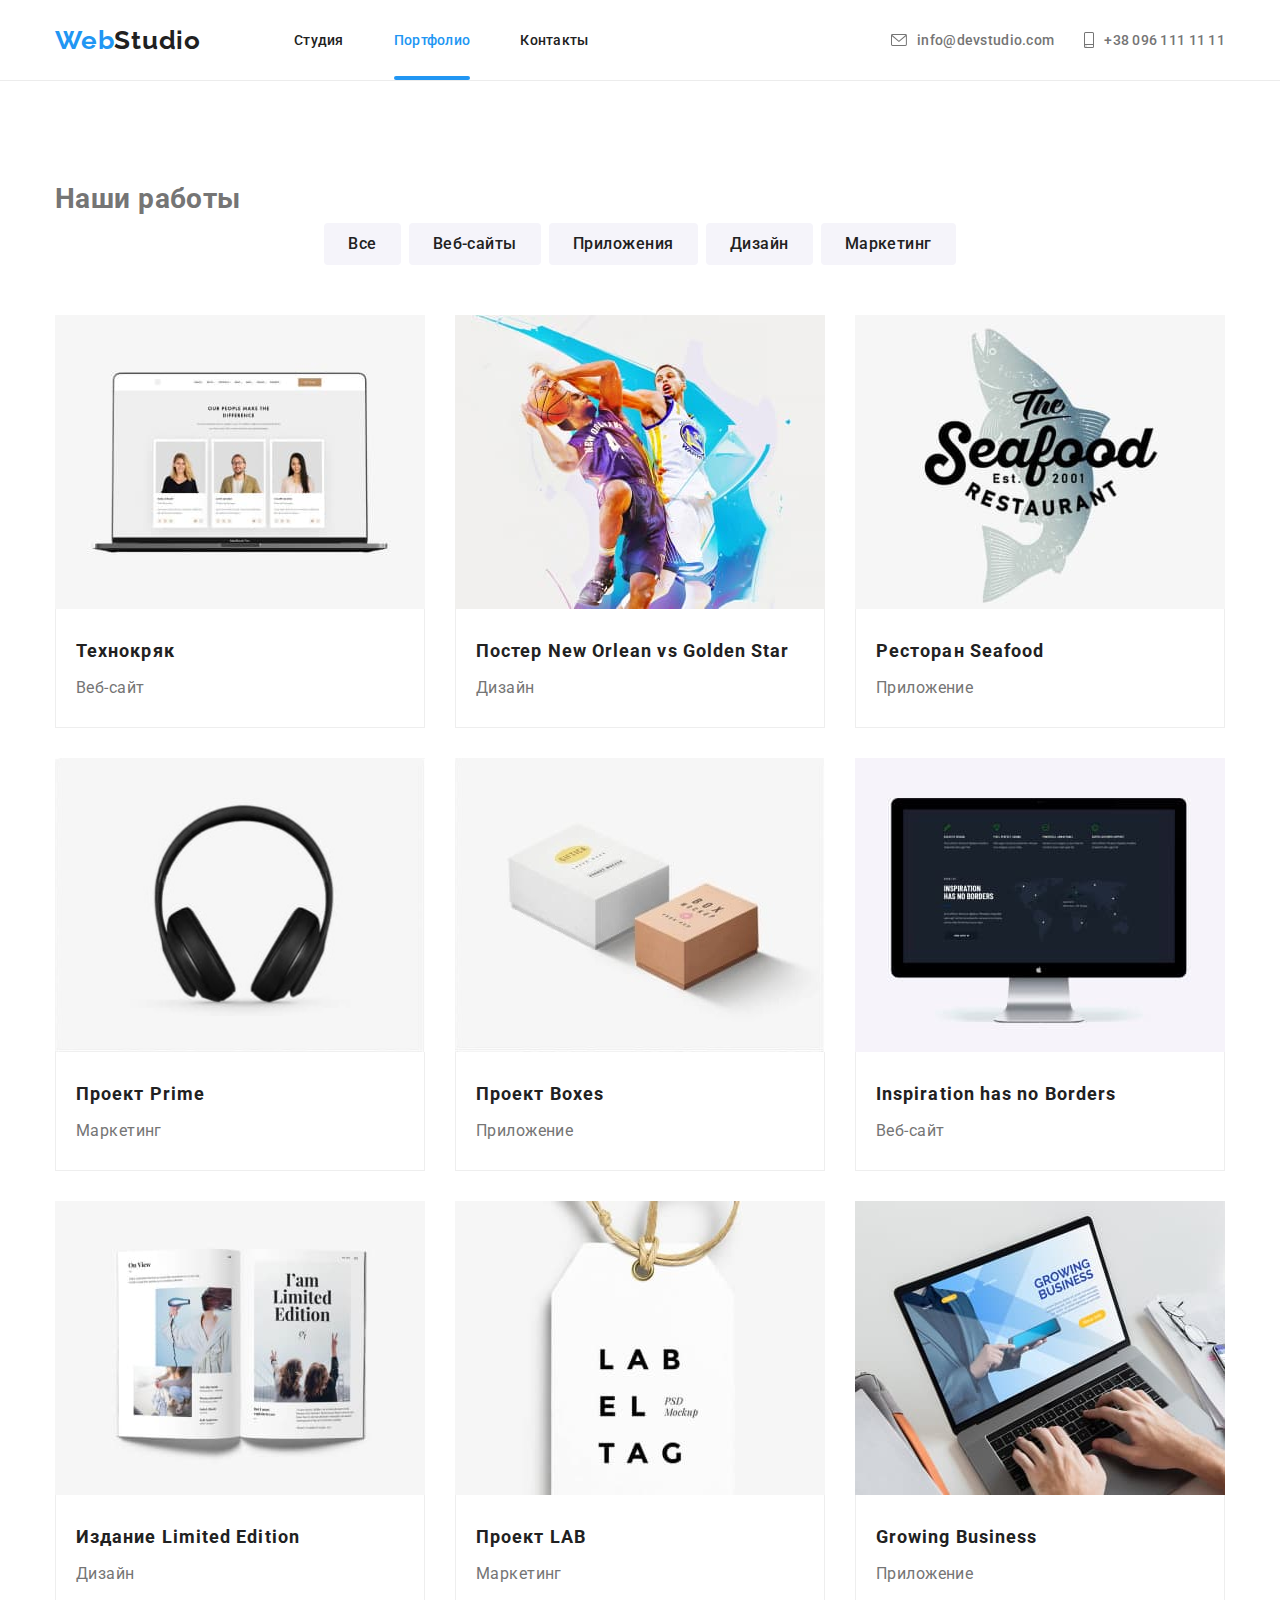
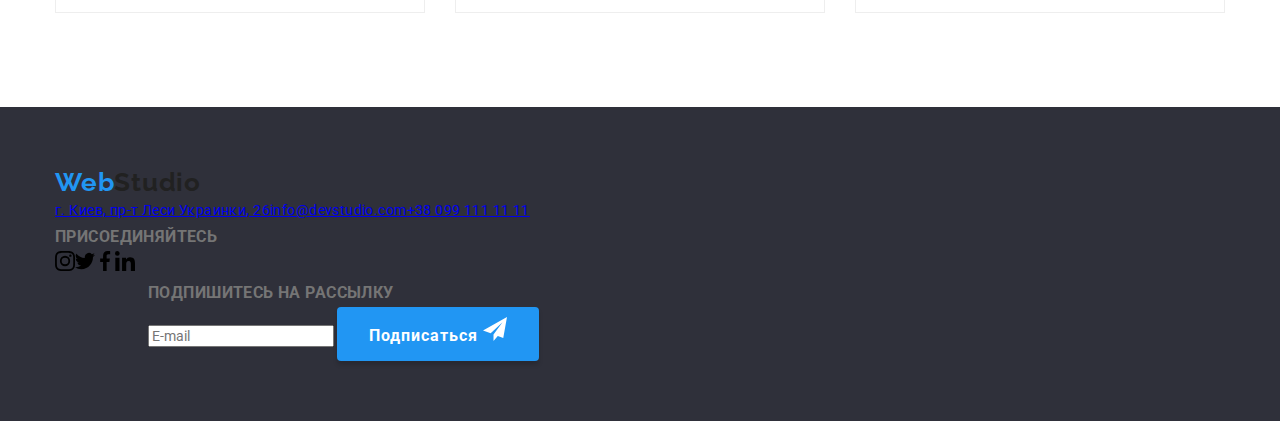
==== commit 70245a8d: "Добавляет разбивку SCSS и БЭМ названия" ====
--- a/portfolio.html
+++ b/portfolio.html
@@ -16,37 +16,39 @@
 <body>
     <header class="header">
         <div class="container">
-            <nav class="header-navigation">
-                <a href="" class="logo">
-                    <span>Web</span>Studio
-                </a>
-                <ul class="menu-top">
-                    <li class="item">
-                        <a class="link" href="./index.html">Студия</a>
-                    </li>
-                    <li class="item">
-                        <div class="block-active">
-                            <a class="link-active" href="./portfolio.html">Портфолио</a>
-                        </div>
-                    </li>
-                    <li class="item"><a class="link" href="">Контакты</a></li>
-                </ul>
+            <nav class="navigation">
+                <a href="" class="logo"> <span>Web</span>Studio </a>
+                <div class="menu-box">
+                    <ul class="menu">
+                        <li class="menu__item">
+                            <a class="menu__link" href="./index.html">Студия</a>
+                        </li>
+                        <li class="menu__item">
+                            <div class="block-active">
+                                <a class="menu__link  menu__link--active" href="./portfolio.html">Портфолио</a>
+                            </div>
+                        </li>
+                        <li class="menu__item">
+                            <a class="menu__link" href="">Контакты</a>
+                        </li>
+                    </ul>
+                </div>
             </nav>
-            <ul class="menu-top right">
-                <li class="item right">
-                    <Div class="nav-contact">
-                        <a class="link adress" href="mailto:info@devstudio.com">
-                            <svg class="nav-icons" width="16" height="12">
-                                <use href='./images/sprite.svg#icon-envelope'></use>
+            <ul class="contact-list">
+                <li class="contact-list__item">
+                    <div class="contact-list__box">
+                        <a class="contact-list__link" href="mailto:info@devstudio.com">
+                            <svg class="contact-list__icon" width="16" height="12">
+                                <use href="./images/sprite.svg#icon-envelope"></use>
                             </svg>
                             info@devstudio.com</a>
-                    </Div>
-                </li>
-                <li class="item right">
-                    <div class="nav-contact">
-                        <a class="link adress" href="tel:+380961111111">
-                            <svg class="nav-icons" width="10" height="16">
-                                <use href='./images/sprite.svg#icon-smartphone'></use>
+                    </div>
+                </li>
+                <li class="contact-list__item">
+                    <div class="contact-list__box">
+                        <a class="contact-list__link" href="tel:+380961111111">
+                            <svg class="contact-list__icon" width="10" height="16">
+                                <use href="./images/sprite.svg#icon-smartphone"></use>
                             </svg>
                             +38 096 111 11 11</a>
                     </div>
--- a/css/main.min.css
+++ b/css/main.min.css
@@ -1,2 +1,2 @@
-:root{--primary-text-color: #757575;--secondary-text-color: #212121;--accent-text-color: #2196f3;--white-color: #ffffff}p,h1,h2,h3,h4,h5,h6{margin-top:0;margin-bottom:0}ul{margin-top:0;margin-bottom:0;padding-left:0}img{display:block}.container{width:1200px;padding-left:15px;padding-right:15px;margin:0 auto}body{color:var(--primary-text-color);background-color:var(--white-color);font-family:Roboto, sans-serif;font-style:normal;font-weight:400;font-size:14px;line-height:1.71;letter-spacing:0.03em}.is-hidden{opacity:0;pointer-events:none;visibility:hidden}.modal{position:absolute;width:528px;height:581px;top:50%;left:50%;transform:translate(-50%, -50%);box-shadow:0px 1px 3px rgba(0,0,0,0.12),0px 1px 1px rgba(0,0,0,0.14),0px 2px 1px rgba(0,0,0,0.2);border-radius:4px;background-color:var(--white-color)}.modal-close{position:relative}.close{position:absolute;top:8px;right:8px;width:30px;height:30px;background:var(--white-color);border:1px solid rgba(0,0,0,0.1);box-sizing:border-box;border-radius:50%;cursor:initial;transition-property:cursor;transition-duration:250ms;transition-timing-function:cubic-bezier(0.4, 0, 0.2, 1)}.close-icon{padding:0;display:flex;position:absolute;top:50%;left:50%;transform:translate(-50%, -50%);transition-property:fill;transition-duration:250ms;transition-timing-function:cubic-bezier(0.4, 0, 0.2, 1)}.close:hover .close-icon,.close:focus .close-icon{cursor:pointer;fill:#2196f3}.header{padding-bottom:24px;padding-top:25px;font-weight:500;font-size:14px;line-height:1.14x;letter-spacing:0.02em;border-bottom:1px solid #ececec}.header-navigation{display:flex;align-items:center}.header .container{display:flex;align-items:center}.logo{margin-right:93px;font-family:Raleway;font-weight:700;font-size:26px;line-height:1.19;text-decoration-line:none}.logo>span{color:var(--accent-text-color)}.logo:visited{color:var(--secondary-text-color)}.white{color:var(--white-color)}.white:visited{color:var(--white-color)}.menu-top{display:flex;list-style:none;font-style:normal}.menu-top:visited{color:var(--secondary-text-color)}.right{margin-left:auto;display:flex}.nav-contact{display:flex;align-items:center;justify-content:center}.nav-icons{margin-right:10px;fill:var(--primary-text-color);transition-property:fill;transition-duration:250ms;transition-timing-function:cubic-bezier(0.4, 0, 0.2, 1)}.link{display:inline-block;text-decoration-line:none;color:var(--secondary-text-color);transition-property:color;transition-duration:250ms;transition-timing-function:cubic-bezier(0.4, 0, 0.2, 1)}.link:hover .nav-icons,.link:focus .nav-icons{fill:var(--accent-text-color)}.link:hover,.link:focus{color:var(--accent-text-color)}.block-active{position:relative}.link-active{display:inline-block;text-decoration-line:none;color:var(--accent-text-color)}.link-active::after{content:"";display:inline-block;position:absolute;bottom:-28px;left:0;width:100%;height:4px;background:#2196f3;border-radius:2px}.item:not(:last-child){margin-right:50px}.adress{color:var(--primary-text-color)}.hero{color:var(--white-color);text-align:center}.container-overlay{margin-right:auto;margin-left:auto;max-width:1600px;height:600px;padding-bottom:200px;padding-top:200px;justify-content:center;background-image:linear-gradient(rgba(47,48,58,0.4), rgba(47,48,58,0.4)),url(../images/hero-logo.jpg);background-repeat:no-repeat;background-position:center}.slogan{margin-left:auto;margin-right:auto;padding-top:0px;padding-bottom:0px;width:696px;font-weight:900;font-size:44px;line-height:1.36;letter-spacing:0.06em;text-transform:uppercase}.button{margin-top:30px;padding-right:32px;padding-left:32px;padding-top:10px;padding-bottom:10px;box-shadow:0px 4px 4px rgba(0,0,0,0.15);border-radius:4px;border-color:transparent;font-family:Roboto;color:var(--white-color);background-color:var(--accent-text-color);font-weight:700;font-size:16px;line-height:1.87;letter-spacing:0.06em;cursor:pointer}.peculiarities{padding-top:94px;padding-bottom:94px}.list-pec{margin-right:30px;width:270px}.last{margin-right:0}.secret{display:none}.box-icons{display:flex;align-items:center;justify-content:center;width:270px;height:120px;background:#f5f4fa;border-radius:4px}.text-title{margin-bottom:10px;margin-top:30px;color:var(--secondary-text-color);font-weight:bold;font-size:14px;line-height:1.14;text-transform:uppercase}.block{display:flex;list-style:none;justify-content:space-between}.doing{padding-bottom:94px}.block-name{margin-bottom:50px;color:var(--secondary-text-color);font-weight:700;font-size:36px;line-height:1.16;text-align:center}.box-doing{position:absolute;bottom:0;width:370px;height:70px;text-align:center;padding-top:27px;padding-bottom:27px;background:rgba(47,48,58,0.8)}.white-text{margin-right:auto;margin-left:auto;font-family:Roboto;font-style:normal;font-weight:700;font-size:14px;line-height:16px;text-align:center;letter-spacing:0.03em;text-transform:uppercase;color:#ffffff}.team{padding-top:94px;padding-bottom:94px;background:#f5f4fa}.list-team{padding-bottom:30px;text-align:center;background:var(--white-color);box-shadow:0px 1px 3px rgba(0,0,0,0.12),0px 1px 1px rgba(0,0,0,0.14),0px 2px 1px rgba(0,0,0,0.2);border-radius:0px 0px 4px 4px}.people{margin-top:30px;margin-bottom:10px;color:var(--secondary-text-color);font-weight:500;font-size:16px;line-height:1, 19}.masters-socials{display:flex;text-decoration:none;align-items:center;justify-content:center;list-style:none}.socials-item{width:44px;height:44px;margin-right:10px}.socials-item:last-child{margin-right:0}.social-link{width:100%;height:100%;display:flex;align-items:center;justify-content:center;border-radius:50%;transition-property:background-color;transition-duration:250ms;transition-timing-function:cubic-bezier(0.4, 0, 0.2, 1)}.social-icons{display:flex;align-items:center;justify-content:center;fill:#afb1b8;transition-property:fill;transition-duration:250ms;transition-timing-function:cubic-bezier(0.4, 0, 0.2, 1)}.social-link:hover,.social-link:focus{background-color:var(--accent-text-color)}.social-link:hover .social-icons,.social-link:focus .social-icons{fill:var(--white-color)}.role{font-size:16px;line-height:1.19;margin-bottom:16px}.clients{padding-top:94px;padding-bottom:94px}.company-list{list-style:none;display:flex;justify-content:space-between}.box-company{display:flex;align-items:center;justify-content:center;width:170px;height:92px;border:1px solid #afb1b8;box-sizing:border-box;border-radius:4px;transition-property:border-color;transition-duration:250ms;transition-timing-function:cubic-bezier(0.4, 0, 0.2, 1)}.company-icons{width:100%;grid-template:100%;fill:#afb1b8;transition-property:fill;transition-duration:250ms;transition-timing-function:cubic-bezier(0.4, 0, 0.2, 1)}.company-link,.company-icons{display:block}.company-link:hover .box-company,.company-link:focus .box-company,.company-link:hover .company-icons,.company-link:focus .company-icons{fill:var(--accent-text-color);border-color:var(--accent-text-color)}.footer{padding-top:60px;padding-bottom:60px;background-color:#2f303a}.footer .logo{margin-bottom:20px}.menu{display:block;list-style:none;font-style:normal}.menu:visited{color:var(--secondary-text-color)}.down{color:rgba(255,255,255,0.6)}.link-down{margin-top:9px}.box-adress{width:231px}.box{display:flex;align-items:baseline}.box-socials{margin-left:70px}.text-social{display:block;margin-bottom:20px;font-family:Roboto;font-style:normal;font-weight:bold;font-size:14px;line-height:16px;letter-spacing:0.03em;text-transform:uppercase;color:#ffffff}.adress-socials{display:flex}.dark{background:rgba(255,255,255,0.1)}.white{fill:var(--white-color)}.dark-mail{width:354px;height:50px;background-color:#2f303a;margin-right:0px;border:1px solid rgba(255,255,255,0.3);box-sizing:border-box;filter:drop-shadow(0px 4px 4px rgba(0,0,0,0.15));border-radius:4px;font-family:Roboto;padding-left:16px;font-style:normal;font-weight:400;font-size:16px;line-height:125%;align-items:center;letter-spacing:0.03em;color:rgba(255,255,255,0.6);outline:none}.dark-mail:focus,.dark-mail:hover,.dark-mail:focus.dark-mail:focus::placeholder{border-color:#2196f3}.post{margin-left:93px;width:570px}.post>.button{display:inline-block;width:200px;border:0px;height:50px;margin-left:12px;margin-top:0;padding-left:29px;padding-right:62px;position:relative}.messenger{position:absolute;right:26px;top:50%;transform:translateY(-50%);border:2px}.inform-box{padding:40px;width:100%;height:100%}.name-form{height:23px;margin-bottom:12px;font-family:Roboto;font-style:normal;font-weight:bold;font-size:20px;line-height:115%;text-align:center;letter-spacing:0.03em;color:#212121}.text-form{margin-bottom:4px;height:14px;font-family:Roboto;font-style:normal;font-weight:normal;font-size:12px;line-height:117%;letter-spacing:0.01em;color:#757575}.inform{padding-left:42px;width:100%;height:40px;border:1px solid rgba(33,33,33,0.2);box-sizing:border-box;border-radius:4px;outline:none;transition-property:border-color;transition-duration:250ms;transition-timing-function:cubic-bezier(0.4, 0, 0.2, 1)}.inform-icon{position:absolute;left:12px;bottom:2px;transform:translateY(-50%);transition-property:fill;transition-duration:250ms;transition-timing-function:cubic-bezier(0.4, 0, 0.2, 1)}.inform:focus,.inform:hover,.inform:focus.inform:focus::placeholder{border-color:#2196f3}.inform:focus+.inform-icon,.inform:hover+.inform-icon{fill:#2196f3}.textcomment{padding-left:16px;padding-right:16px;padding-bottom:12px;padding-top:12px;height:120px;resize:none}.agreement{margin-left:20px;font-family:Roboto;font-style:normal;font-weight:400;font-size:14px;line-height:171%;letter-spacing:0.03em;color:#757575}.agreement-link{font-family:Roboto;font-style:normal;font-weight:normal;font-size:14px;line-height:171%;letter-spacing:0.03em;text-decoration-line:underline;color:#2196f3}.box-button{display:flex;margin-left:auto;margin-right:auto;text-align:center;justify-content:center}.button-modal{padding-right:56px;padding-left:55px;padding-top:10px;padding-bottom:10px;box-shadow:0px 1px 3px rgba(0,0,0,0.12),0px 1px 1px rgba(0,0,0,0.14),0px 2px 1px rgba(0,0,0,0.2);border:0;border-radius:4px;border-color:transparent;font-family:Roboto;color:var(--white-color);background-color:var(--accent-text-color);font-weight:700;font-size:16px;line-height:1.87;letter-spacing:0.06em;cursor:pointer;text-align:center;justify-content:center}.box-size{position:relative;height:58px;margin-bottom:10px}.box-comment{height:138px;margin-bottom:20px}.checkbox__box{display:flex;position:relative;margin-bottom:30px;align-items:center;justify-content:center}.inform-chek{-webkit-appearance:none;appearance:none}.inform-chek{margin-right:7px}.check__box{position:absolute;left:12px;width:16px;height:15px;background-image:url(../images/Vector.svg);background-repeat:no-repeat}.inform-chek:checked+.check__box{width:16px;height:15px;background-image:url(../images/check.svg)}.license-icon{position:absolute;top:4px;left:12px}.filter{padding-top:94px;padding-bottom:94px}.filter-block{display:flex;justify-content:center;align-items:flex-end;font-family:Roboto, sans-serif;text-decoration-line:none;font-weight:500;font-size:16px;line-height:1.62;letter-spacing:0.03em;list-style:none;color:var(--secondary-text-color)}.filter-fb{padding-top:6px;padding-bottom:6px;padding-left:22px;padding-right:22px;line-height:26px;border-radius:4px;border-color:transparent;background-color:#f5f4fa;text-align:center;cursor:pointer;font-family:Roboto;font-style:400;font-weight:500;font-size:16px;line-height:162%;text-align:center;letter-spacing:0.03em;box-shadow:inset;color:#212121;transition-property:background-color, color, box-shadow;transition-duration:250ms;transition-timing-function:cubic-bezier(0.4, 0, 0.2, 1)}.filter-fb:focus,.filter-fb:hover{color:var(--white-color);background-color:var(--accent-text-color);box-shadow:0px 3px 1px rgba(0,0,0,0.1),0px 1px 2px rgba(0,0,0,0.08),0px 2px 2px rgba(0,0,0,0.12)}.list-fb{margin-right:8px}.list-fb:last-child{margin-right:0px}.prt{display:flex;flex-wrap:wrap;margin-top:50px}.caption{padding-top:24px;padding-bottom:24px;padding-left:20px;border-bottom:1px solid #eeeeee;border-left:1px solid #eeeeee;border-right:1px solid #eeeeee}.list-poster{margin-right:30px;margin-bottom:30px}.list-poster:nth-child(3n+3){margin-right:0}.list-poster:nth-last-child(-n+3){margin-bottom:0}.shadow{width:100%;height:100%;box-shadow:none;position:relative}.posters:hover .shadow,.posters:focus .shadow{box-shadow:0px 1px 1px rgba(0,0,0,0.12),0px 4px 4px rgba(0,0,0,0.06),1px 4px 6px rgba(0,0,0,0.16)}.posters{text-decoration-line:none}.posters:visited{color:#212121}.posters-plogo{margin-bottom:4px;color:#212121;font-weight:700;font-size:18px;line-height:2;letter-spacing:0.06em}.posters-ptext{font-size:16px;line-height:1.87;color:#757575}.box-posters{width:370px;height:294px;position:absolute;top:0;transform:translatey(100%);transition:transform 300ms;padding-top:63px;padding-bottom:63px;background:rgba(33,150,243,0.9)}.posters:hover .box-posters,.posters:focus .box-posters{transform:translatey(0)}.container-over{overflow:hidden;position:relative}.text-back{margin-right:24px;margin-left:24px;font-family:Roboto;font-style:normal;font-weight:400;font-size:18px;line-height:156%;letter-spacing:0.03em;color:#ffffff}
+:root{--primary-text-color: #757575;--secondary-text-color: #212121;--accent-text-color: #2196f3;--white-color: #ffffff}p,h1,h2,h3,h4,h5,h6{margin-top:0;margin-bottom:0}ul{margin-top:0;margin-bottom:0;padding-left:0;list-style:none}img{display:block}.container{width:1200px;padding-left:15px;padding-right:15px;margin:0 auto}body{color:var(--primary-text-color);background-color:var(--white-color);font-family:Roboto, sans-serif;font-style:normal;font-weight:400;font-size:14px;line-height:1.71;letter-spacing:0.03em}.is-hidden{opacity:0;pointer-events:none;visibility:hidden}.modal{position:absolute;width:528px;height:581px;top:50%;left:50%;transform:translate(-50%, -50%);box-shadow:0px 1px 3px rgba(0,0,0,0.12),0px 1px 1px rgba(0,0,0,0.14),0px 2px 1px rgba(0,0,0,0.2);border-radius:4px;background-color:var(--white-color)}.modal__box{position:relative}.modal__button{position:absolute;top:8px;right:8px;width:30px;height:30px;background:var(--white-color);border:1px solid rgba(0,0,0,0.1);border-radius:50%;cursor:initial;transition-property:cursor;transition-duration:250ms;transition-timing-function:cubic-bezier(0.4, 0, 0.2, 1)}.modal__button:hover .modal__icon,.modal__button:focus .modal__icon{cursor:pointer;fill:#2196f3}.modal__icon{position:absolute;top:50%;left:50%;transform:translate(-50%, -50%);transition-property:fill;transition-duration:250ms;transition-timing-function:cubic-bezier(0.4, 0, 0.2, 1)}.header{padding-bottom:24px;padding-top:25px;font-weight:500;font-size:14px;line-height:1.14px;letter-spacing:0.02em;border-bottom:1px solid #ececec}.header .container{display:flex;align-items:center}.navigation{display:flex;align-items:center}.logo{font-family:Raleway;font-weight:700;font-size:26px;line-height:1.19;letter-spacing:0.03em;text-decoration-line:none}.logo>span{color:var(--accent-text-color)}.logo:visited{color:var(--secondary-text-color)}.logo--white{color:var(--white-color)}.logo--white:visited{color:var(--white-color)}.menu-box{margin-left:93px}.menu{display:flex;list-style:none;font-style:normal}.menu:visited{color:var(--secondary-text-color)}.menu__link{text-decoration-line:none;color:var(--secondary-text-color);transition-property:color;transition-duration:250ms;transition-timing-function:cubic-bezier(0.4, 0, 0.2, 1);outline:none}.menu__link:hover,.menu__link:focus{color:var(--accent-text-color)}.block-active{position:relative}.menu__link--active{color:var(--accent-text-color)}.menu__link--active::after{content:"";display:inline-block;position:absolute;bottom:-39px;left:0;width:100%;height:4px;background:var(--accent-text-color);border-radius:2px}.menu__item:not(:last-child){margin-right:50px}.contact-list{margin-left:auto;display:flex;list-style:none}.contact-list__item{margin-right:30px;align-self:center}.contact-list__item:last-child{margin-right:0}.contact-list__link{display:flex;align-items:center;color:var(--primary-text-color);text-decoration:none;transition-property:color;transition-duration:250ms;transition-timing-function:cubic-bezier(0.4, 0, 0.2, 1);outline:none}.contact-list__link:visited{color:var(--primary-text-color)}.contact-list__link:hover .contact-list__icon,.contact-list__link:focus .contact-list__icon{fill:var(--accent-text-color)}.contact-list__link:hover,.contact-list__link:focus{color:var(--accent-text-color)}.contact-list__icon{margin-right:10px;align-self:auto;fill:var(--primary-text-color);transition-property:fill;transition-duration:250ms;transition-timing-function:cubic-bezier(0.4, 0, 0.2, 1)}.hero{color:var(--white-color);text-align:center}.hero__box{margin-right:auto;margin-left:auto;max-width:1600px;height:600px;padding-bottom:200px;padding-top:200px;justify-content:center;background-image:linear-gradient(rgba(47,48,58,0.4), rgba(47,48,58,0.4)),url(../images/hero-logo.jpg);background-repeat:no-repeat;background-position:center}.hero__slogan{margin-left:auto;margin-right:auto;margin-bottom:30px;padding-top:0px;padding-bottom:0px;width:696px;font-weight:900;font-size:44px;line-height:1.36;letter-spacing:0.06em;text-transform:uppercase}.button{padding-right:32px;padding-left:32px;padding-top:10px;padding-bottom:10px;box-shadow:0px 4px 4px rgba(0,0,0,0.15);border:0px;border-radius:4px;border-color:transparent;font-family:Roboto;color:var(--white-color);background-color:var(--accent-text-color);font-weight:700;font-size:16px;line-height:1.87;letter-spacing:0.06em;cursor:pointer}.post__button{padding-left:29px;padding-right:62px;position:relative}.post__icon{position:absolute;right:26px;top:50%;transform:translateY(-50%)}.peculiarities{padding-top:94px;padding-bottom:94px}.peculiarities__name{display:none}.peculiarities__list{display:flex;list-style:none;justify-content:space-between}.peculiarities__item{margin-right:30px;width:270px}.peculiarities__item:last-child{margin-right:0}.peculiarities__box{display:flex;align-items:center;justify-content:center;width:270px;height:120px;background:#f5f4fa;border-radius:4px}.peculiarities__title{margin-bottom:10px;margin-top:30px;color:var(--secondary-text-color);font-weight:bold;font-size:14px;line-height:1.14;text-transform:uppercase}.service{padding-bottom:94px}.service__name{margin-bottom:50px;color:var(--secondary-text-color);font-weight:700;font-size:36px;line-height:1.16;text-align:center}.service__list{display:flex;justify-content:space-between}.service__item{position:relative}.service__box{position:absolute;bottom:0;width:370px;height:70px;text-align:center;padding-top:27px;padding-bottom:27px;background:rgba(47,48,58,0.8)}.service__text{margin-right:auto;margin-left:auto;font-family:Roboto;font-style:normal;font-weight:700;font-size:14px;line-height:114%;text-align:center;letter-spacing:0.03em;text-transform:uppercase;color:#ffffff}.socials__list{display:flex;text-decoration:none;align-items:center;justify-content:center;list-style:none}.socials__item{width:44px;height:44px;margin-right:10px}.socials__item:last-child{margin-right:0}.socials__link{width:100%;height:100%;display:flex;align-items:center;justify-content:center;border-radius:50%;outline:none;transition-property:background-color;transition-duration:250ms;transition-timing-function:cubic-bezier(0.4, 0, 0.2, 1)}.socials__link:hover .socials__icon,.socials__link:focus .socials__icon{fill:var(--white-color)}.socials__link:hover,.socials__link:focus{background-color:var(--accent-text-color)}.socials__icon{display:flex;align-items:center;justify-content:center;fill:#afb1b8;transition-property:fill;transition-duration:250ms;transition-timing-function:cubic-bezier(0.4, 0, 0.2, 1)}.socials__link--grey{background:rgba(255,255,255,0.1)}.socials__icon--white{fill:var(--white-color)}.team{padding-top:94px;padding-bottom:94px;background:#f5f4fa}.team__name{margin-bottom:50px;color:var(--secondary-text-color);font-weight:700;font-size:36px;line-height:1.16;text-align:center}.team__list{display:flex;justify-content:space-between;text-align:center}.team__item{padding-bottom:30px;background:var(--white-color);box-shadow:0px 1px 3px rgba(0,0,0,0.12),0px 1px 1px rgba(0,0,0,0.14),0px 2px 1px rgba(0,0,0,0.2);border-radius:0px 0px 4px 4px}.team__mate{margin-top:30px;margin-bottom:10px;color:var(--secondary-text-color);font-weight:500;font-size:16px;line-height:119%}.team__role{font-size:16px;line-height:1.19;margin-bottom:16px}.clients{padding-top:94px;padding-bottom:94px}.clients__title{margin-bottom:50px;color:var(--secondary-text-color);font-weight:700;font-size:36px;line-height:1.16;text-align:center}.clients__list{list-style:none;display:flex;justify-content:space-between}.clients__box{display:flex;align-items:center;justify-content:center;width:170px;height:92px;border:1px solid #afb1b8;box-sizing:border-box;border-radius:4px;transition-property:border-color;transition-duration:250ms;transition-timing-function:cubic-bezier(0.4, 0, 0.2, 1)}.clients__icons{width:100%;grid-template:100%;fill:#afb1b8;transition-property:fill;transition-duration:250ms;transition-timing-function:cubic-bezier(0.4, 0, 0.2, 1)}.clients__link:hover .clients__box,.clients__link:focus .clients__box,.clients__link:hover .clients__icons,.clients__link:focus .clients__icons{fill:var(--accent-text-color);border-color:var(--accent-text-color)}.footer{padding-top:60px;padding-bottom:60px;background-color:#2f303a}.container__footer{display:flex;align-items:baseline}.follow{margin-left:70px}.follow__title,.post__title{margin-bottom:20px;font-family:Roboto;font-style:normal;font-weight:bold;font-size:14px;line-height:16px;letter-spacing:0.03em;text-transform:uppercase;color:var(--white-color)}.post{margin-left:93px}.post__email{width:358px;height:50px;background-color:#2f303a;margin-right:12px;border:1px solid rgba(255,255,255,0.3);box-sizing:border-box;filter:drop-shadow(0px 4px 4px rgba(0,0,0,0.15));border-radius:4px;font-family:Roboto;padding-left:16px;font-style:normal;font-weight:400;font-size:16px;line-height:125%;align-items:center;letter-spacing:0.03em;color:rgba(255,255,255,0.6);outline:none}.post__email:focus,.post__email:hover,.post__email:focus.post__email:focus::placeholder{border-color:#2196f3}.contact-information__list{display:block;margin-top:20px}.contact-information__item{margin-bottom:9px}.contact-information__item:last-child{margin-bottom:0}.contact-information__link{font-family:Roboto;font-style:normal;font-weight:400;font-size:14px;line-height:171%;letter-spacing:0.03em;text-decoration:none;color:rgba(255,255,255,0.6);outline:none}.contact-information__link:hover,.contact-information__link:focus{color:var(--accent-text-color)}.contact-information__link--white{color:var(--white-color)}.inform-box{padding:40px;width:100%;height:100%}.name-form{height:23px;margin-bottom:12px;font-family:Roboto;font-style:normal;font-weight:bold;font-size:20px;line-height:115%;text-align:center;letter-spacing:0.03em;color:#212121}.text-form{margin-bottom:4px;height:14px;font-family:Roboto;font-style:normal;font-weight:normal;font-size:12px;line-height:117%;letter-spacing:0.01em;color:#757575}.inform{padding-left:42px;width:100%;height:40px;border:1px solid rgba(33,33,33,0.2);box-sizing:border-box;border-radius:4px;outline:none;transition-property:border-color;transition-duration:250ms;transition-timing-function:cubic-bezier(0.4, 0, 0.2, 1)}.inform-icon{position:absolute;left:12px;bottom:2px;transform:translateY(-50%);transition-property:fill;transition-duration:250ms;transition-timing-function:cubic-bezier(0.4, 0, 0.2, 1)}.inform:focus,.inform:hover,.inform:focus.inform:focus::placeholder{border-color:#2196f3}.inform:focus+.inform-icon,.inform:hover+.inform-icon{fill:#2196f3}.textcomment{padding-left:16px;padding-right:16px;padding-bottom:12px;padding-top:12px;height:120px;resize:none}.agreement{margin-left:20px;font-family:Roboto;font-style:normal;font-weight:400;font-size:14px;line-height:171%;letter-spacing:0.03em;color:#757575}.agreement-link{font-family:Roboto;font-style:normal;font-weight:normal;font-size:14px;line-height:171%;letter-spacing:0.03em;text-decoration-line:underline;color:#2196f3}.box-button{display:flex;margin-left:auto;margin-right:auto;text-align:center;justify-content:center}.button-modal{padding-right:56px;padding-left:55px;padding-top:10px;padding-bottom:10px;box-shadow:0px 1px 3px rgba(0,0,0,0.12),0px 1px 1px rgba(0,0,0,0.14),0px 2px 1px rgba(0,0,0,0.2);border:0;border-radius:4px;border-color:transparent;font-family:Roboto;color:var(--white-color);background-color:var(--accent-text-color);font-weight:700;font-size:16px;line-height:1.87;letter-spacing:0.06em;cursor:pointer;text-align:center;justify-content:center}.box-size{position:relative;height:58px;margin-bottom:10px}.box-comment{height:138px;margin-bottom:20px}.checkbox__box{display:flex;position:relative;margin-bottom:30px;align-items:center;justify-content:center}.inform-chek{-webkit-appearance:none;appearance:none}.inform-chek{margin-right:7px}.check__box{position:absolute;left:12px;width:16px;height:15px;background-image:url(../images/Vector.svg);background-repeat:no-repeat}.inform-chek:checked+.check__box{width:16px;height:15px;background-image:url(../images/check.svg)}.license-icon{position:absolute;top:4px;left:12px}.filter{padding-top:94px;padding-bottom:94px}.filter-block{display:flex;justify-content:center;align-items:flex-end;font-family:Roboto, sans-serif;text-decoration-line:none;font-weight:500;font-size:16px;line-height:1.62;letter-spacing:0.03em;list-style:none;color:var(--secondary-text-color)}.filter-fb{padding-top:6px;padding-bottom:6px;padding-left:22px;padding-right:22px;line-height:26px;border-radius:4px;border-color:transparent;background-color:#f5f4fa;text-align:center;cursor:pointer;font-family:Roboto;font-style:400;font-weight:500;font-size:16px;line-height:162%;text-align:center;letter-spacing:0.03em;box-shadow:inset;color:#212121;transition-property:background-color, color, box-shadow;transition-duration:250ms;transition-timing-function:cubic-bezier(0.4, 0, 0.2, 1)}.filter-fb:focus,.filter-fb:hover{color:var(--white-color);background-color:var(--accent-text-color);box-shadow:0px 3px 1px rgba(0,0,0,0.1),0px 1px 2px rgba(0,0,0,0.08),0px 2px 2px rgba(0,0,0,0.12)}.list-fb{margin-right:8px}.list-fb:last-child{margin-right:0px}.prt{display:flex;flex-wrap:wrap;margin-top:50px}.caption{padding-top:24px;padding-bottom:24px;padding-left:20px;border-bottom:1px solid #eeeeee;border-left:1px solid #eeeeee;border-right:1px solid #eeeeee}.list-poster{margin-right:30px;margin-bottom:30px}.list-poster:nth-child(3n+3){margin-right:0}.list-poster:nth-last-child(-n+3){margin-bottom:0}.shadow{width:100%;height:100%;box-shadow:none;position:relative}.posters:hover .shadow,.posters:focus .shadow{box-shadow:0px 1px 1px rgba(0,0,0,0.12),0px 4px 4px rgba(0,0,0,0.06),1px 4px 6px rgba(0,0,0,0.16)}.posters{text-decoration-line:none}.posters:visited{color:#212121}.posters-plogo{margin-bottom:4px;color:#212121;font-weight:700;font-size:18px;line-height:2;letter-spacing:0.06em}.posters-ptext{font-size:16px;line-height:1.87;color:#757575}.box-posters{width:370px;height:294px;position:absolute;top:0;transform:translatey(100%);transition:transform 300ms;padding-top:63px;padding-bottom:63px;background:rgba(33,150,243,0.9)}.posters:hover .box-posters,.posters:focus .box-posters{transform:translatey(0)}.container-over{overflow:hidden;position:relative}.text-back{margin-right:24px;margin-left:24px;font-family:Roboto;font-style:normal;font-weight:400;font-size:18px;line-height:156%;letter-spacing:0.03em;color:#ffffff}
 /*# sourceMappingURL=main.min.css.map */